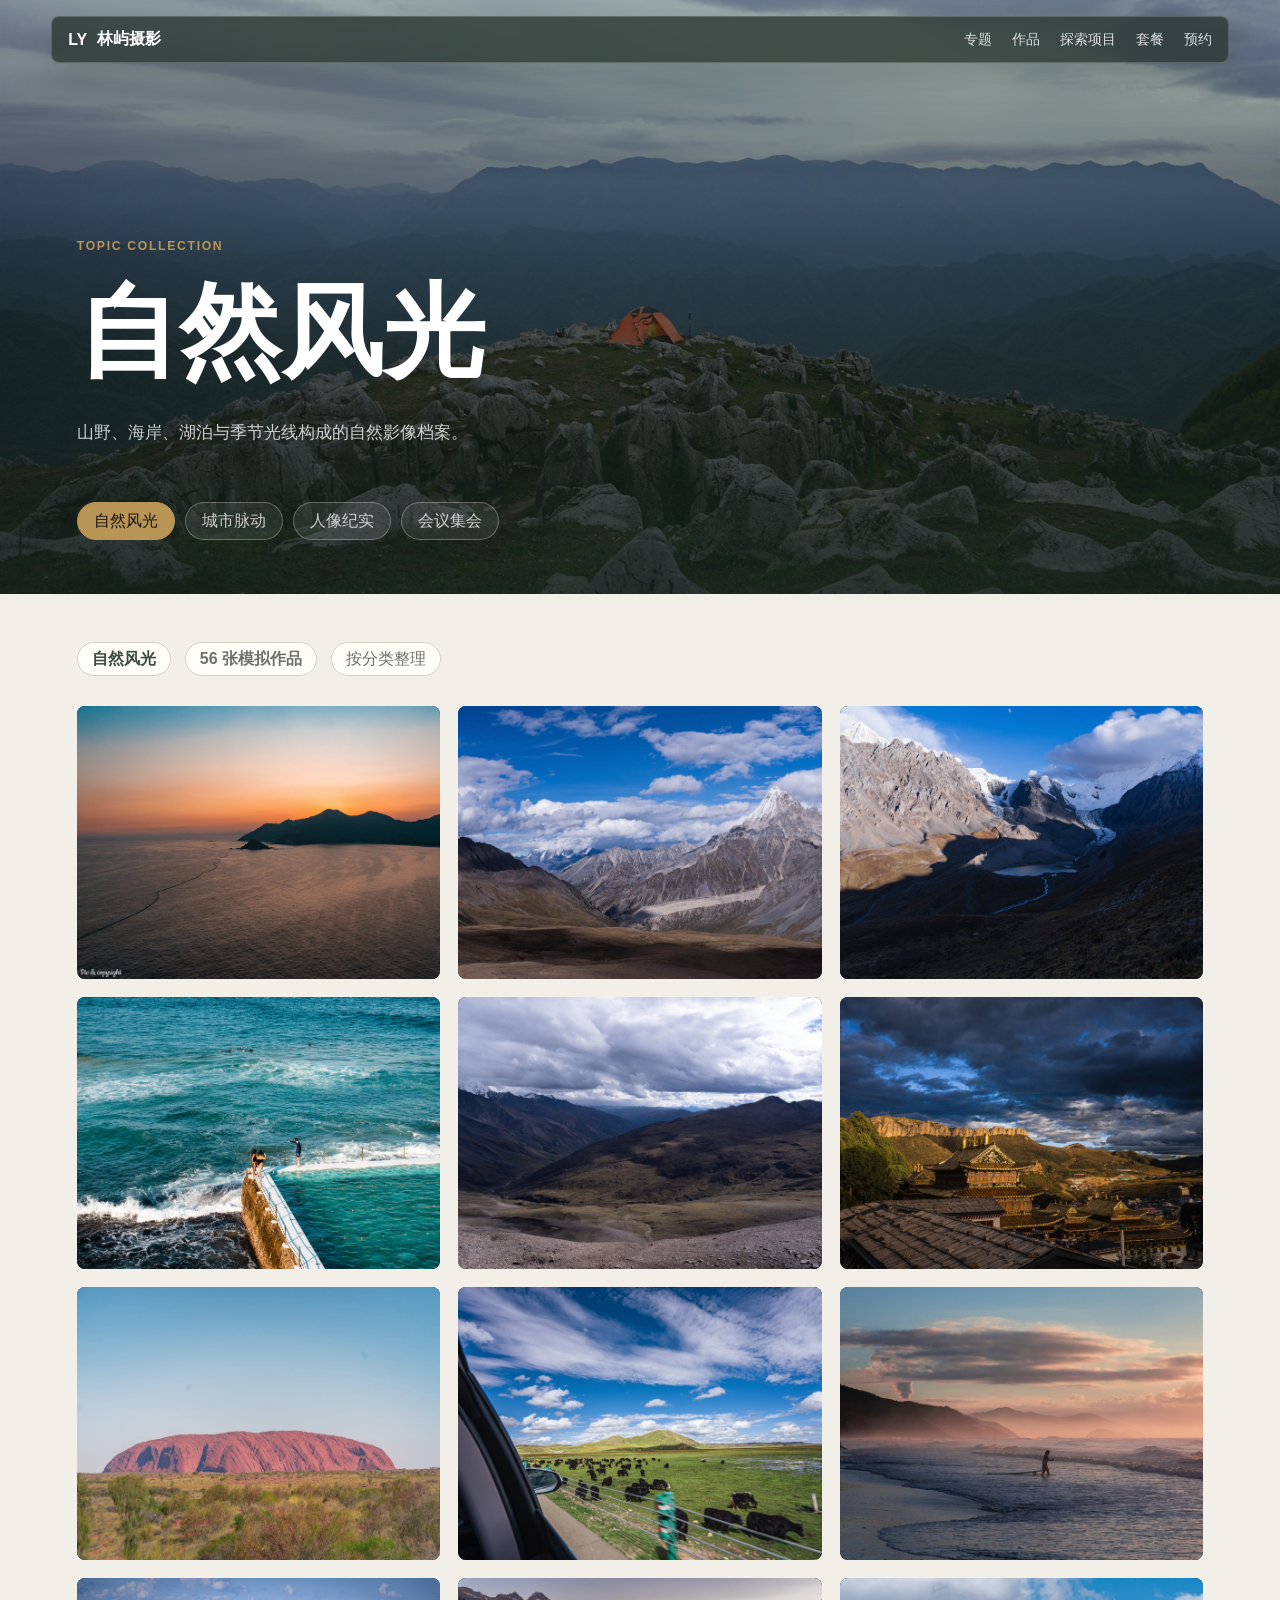
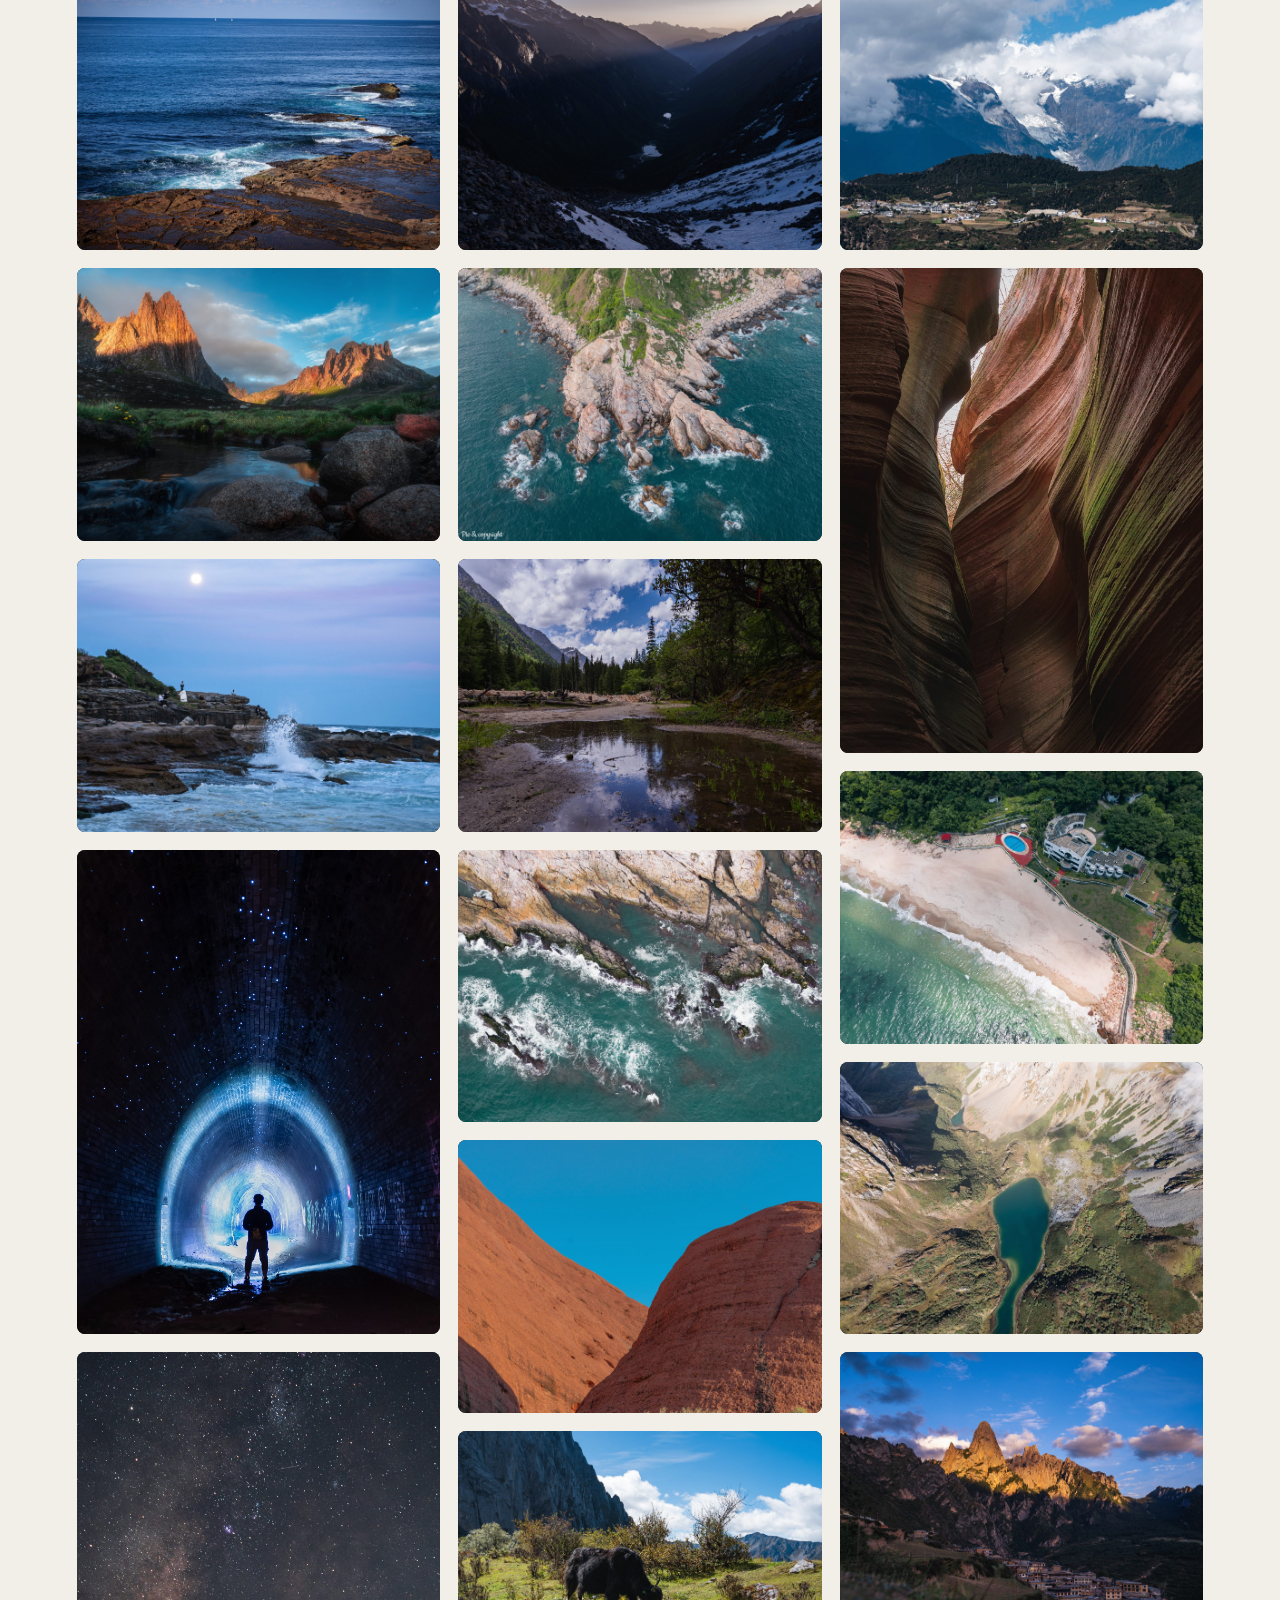
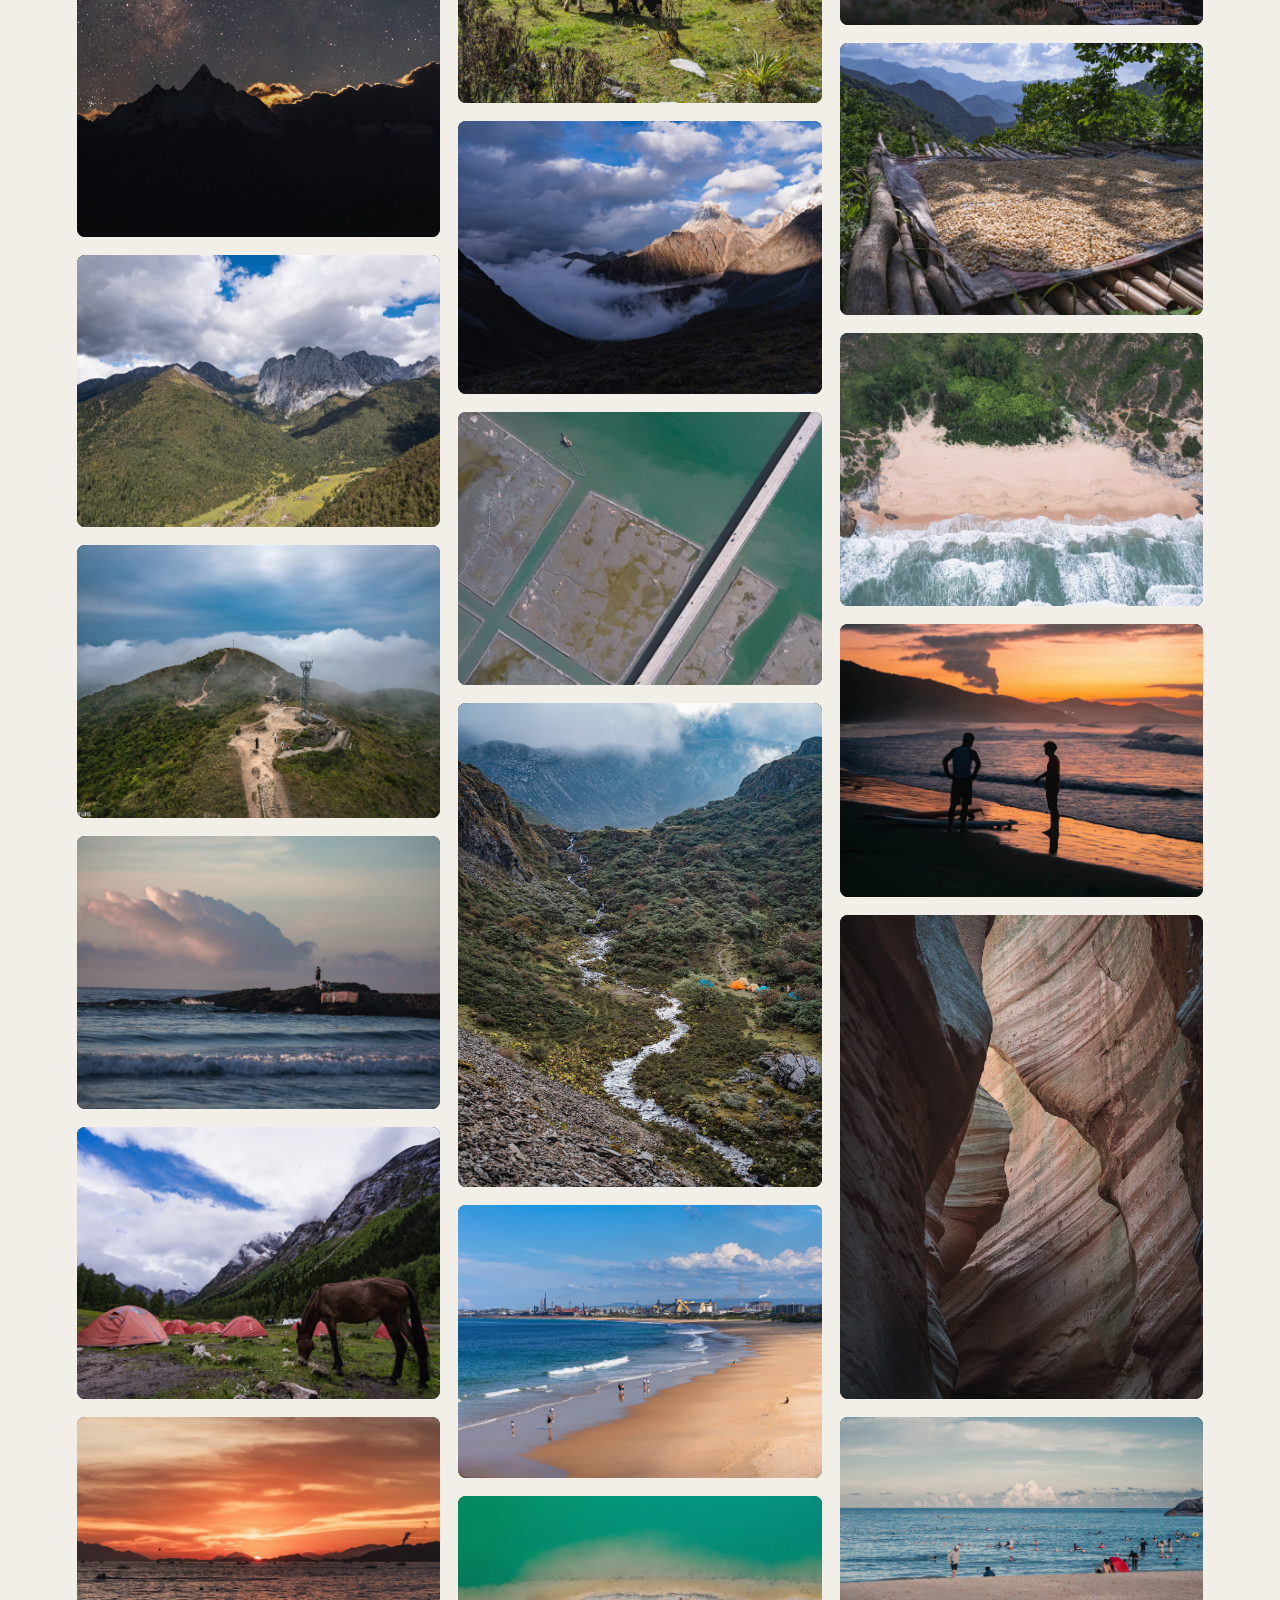
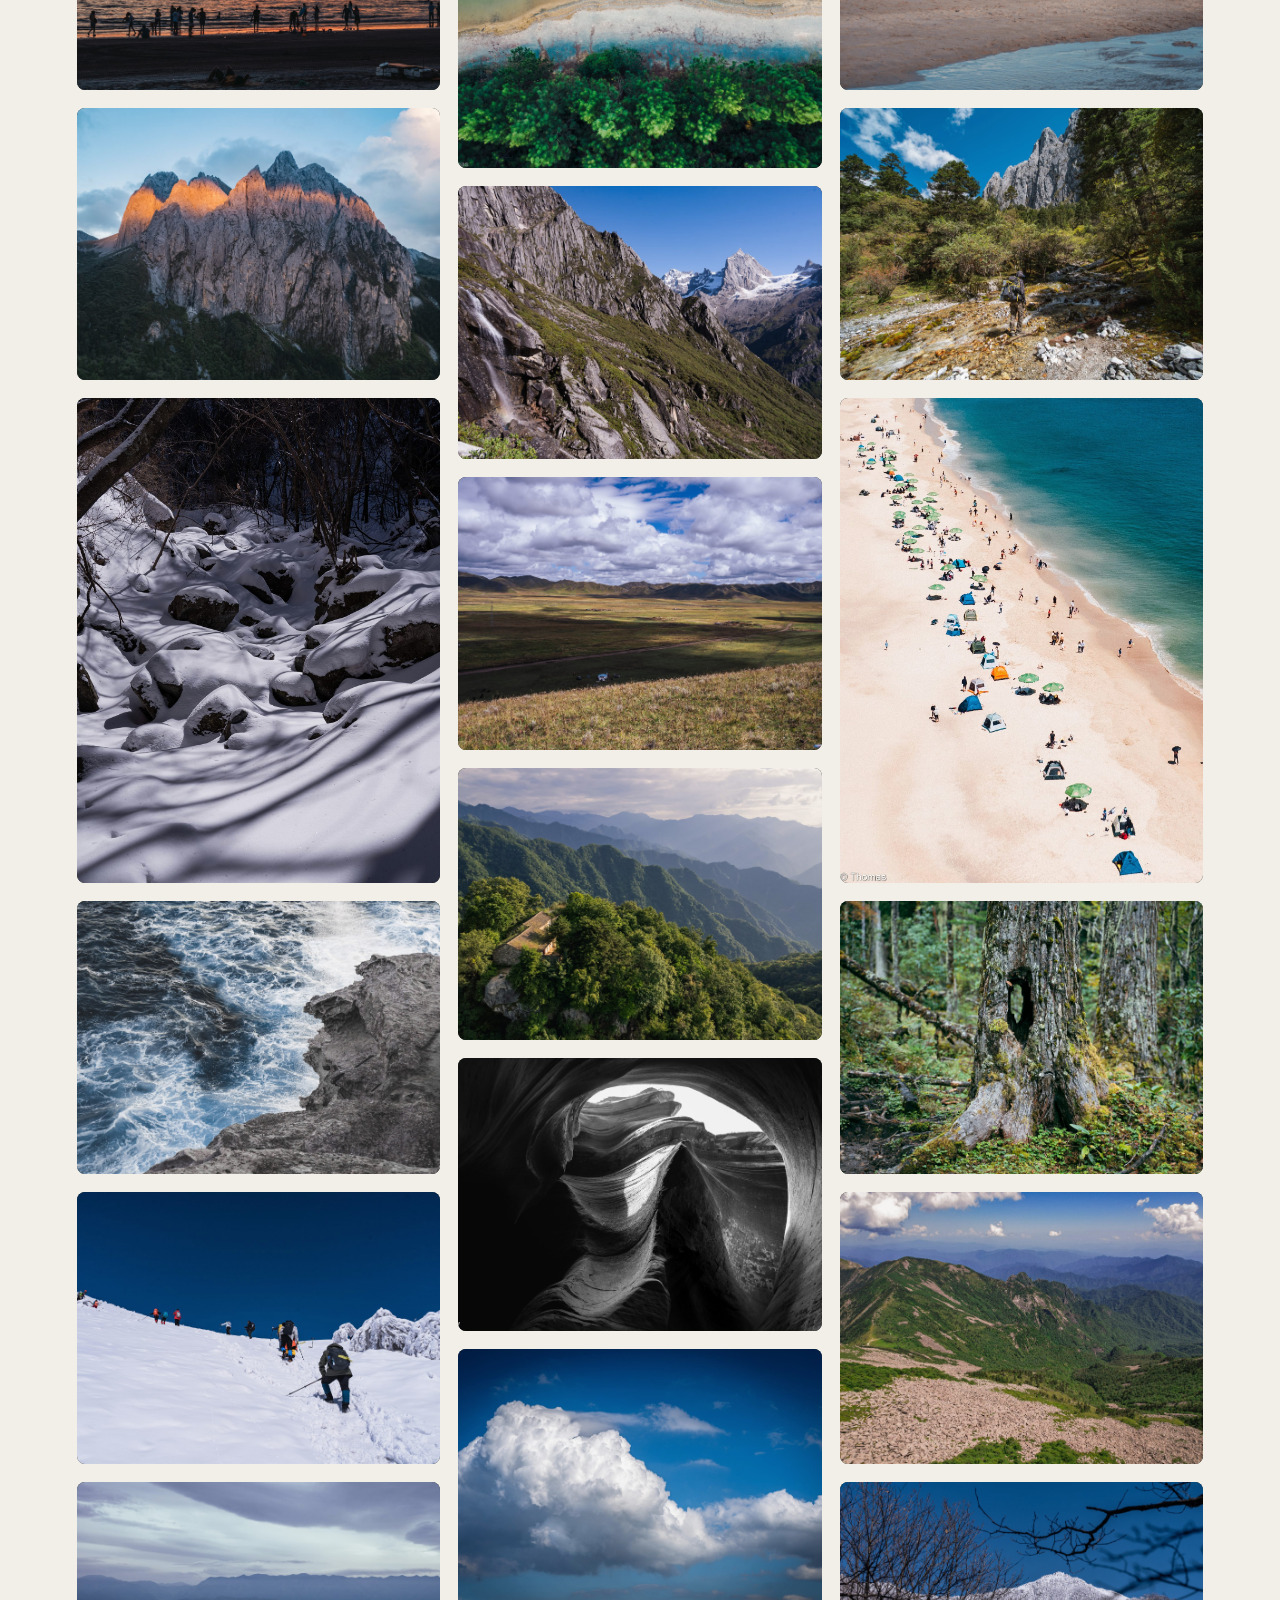
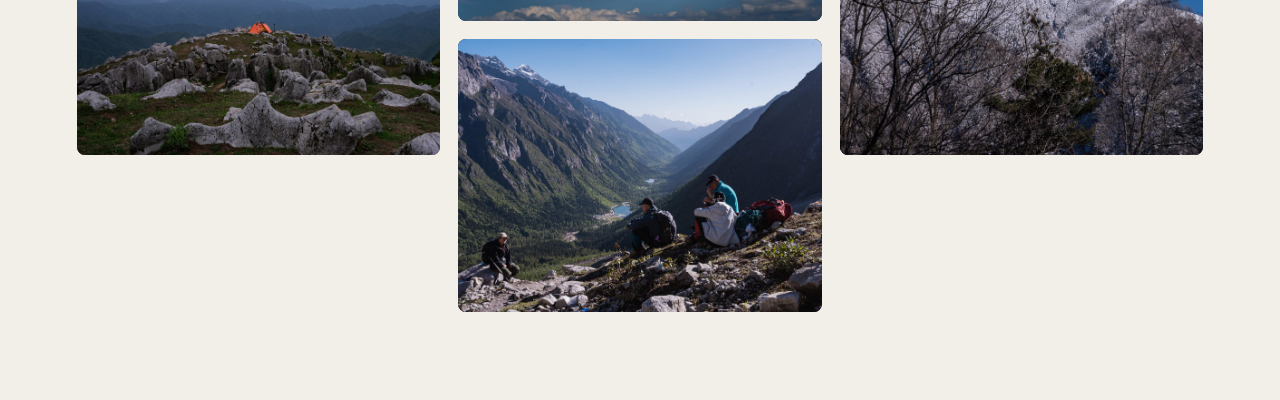
==== portfolio.html @ 98b45def "Prepare photography portfolio site" ====
<!DOCTYPE html>
<html lang="zh-CN">
  <head>
    <meta charset="UTF-8" />
    <meta name="viewport" content="width=device-width, initial-scale=1.0" />
    <title>作品浏览 | 林屿摄影</title>
    <link rel="stylesheet" href="styles.css" />
  </head>
  <body class="portfolio-page">
    <header class="site-header">
      <a class="brand" href="index.html#top" aria-label="返回首页">
        <span>LY</span>
        <strong>林屿摄影</strong>
      </a>
      <nav class="nav-links" aria-label="页面导航">
        <a href="index.html#collections">专题</a>
        <a href="index.html#work">作品</a>
        <a href="index.html#map">探索项目</a>
        <a href="index.html#pricing">套餐</a>
        <a href="index.html#contact">预约</a>
      </nav>
    </header>

    <main>
      <section class="portfolio-hero" id="portfolioHero">
        <p class="eyebrow" id="portfolioEyebrow">Portfolio</p>
        <h1 id="portfolioTitle">作品浏览</h1>
        <p id="portfolioIntro">
          以专题或项目进入作品，像翻阅一组视觉档案一样查看完整照片。
        </p>
        <div class="topic-tabs" id="topicTabs" aria-label="作品专题"></div>
      </section>

      <section class="portfolio-body" aria-label="作品图片">
        <div class="portfolio-summary" id="portfolioSummary"></div>
        <div class="masonry-gallery" id="portfolioGallery"></div>
      </section>
    </main>

    <dialog class="portfolio-lightbox" id="portfolioLightbox">
      <div class="lightbox-tools" aria-label="查看工具">
        <button class="icon-button lightbox-fullscreen" id="portfolioFullscreen" type="button" aria-label="全屏观看" title="全屏观看">⛶</button>
        <button class="icon-button lightbox-zoom" id="portfolioZoom" type="button" aria-label="局部放大" title="局部放大" aria-pressed="false">＋</button>
      </div>
      <button class="icon-button close-lightbox" type="button" aria-label="关闭预览">×</button>
      <div class="portfolio-image-stage" id="portfolioImageStage">
        <img id="portfolioLightboxImage" alt="" />
      </div>
      <figcaption>
        <div>
          <strong id="portfolioLightboxTitle"></strong>
          <small id="portfolioLightboxCounter"></small>
        </div>
        <span id="portfolioLightboxMeta"></span>
        <div class="rating-panel" aria-label="照片评分">
          <div class="rating-copy">
            <span>评分</span>
            <strong id="portfolioRatingAverage">--</strong>
            <small id="portfolioRatingSummary">等待评价</small>
          </div>
          <div class="star-rating" id="portfolioRating" role="radiogroup" aria-label="五星评分">
            <button type="button" data-rating="1" aria-label="1 星">★</button>
            <button type="button" data-rating="2" aria-label="2 星">★</button>
            <button type="button" data-rating="3" aria-label="3 星">★</button>
            <button type="button" data-rating="4" aria-label="4 星">★</button>
            <button type="button" data-rating="5" aria-label="5 星">★</button>
          </div>
        </div>
      </figcaption>
    </dialog>

    <script src="photo-data.js"></script>
    <script src="portfolio-page.js"></script>
  </body>
</html>
---- styles.css ----
:root {
  color-scheme: light;
  --ink: #151515;
  --charcoal: #202322;
  --muted: #6e706c;
  --paper: #f4f1ea;
  --surface: #fffdf8;
  --line: #d8d2c6;
  --sage: #627265;
  --sage-dark: #3b4b41;
  --brass: #b89455;
  --plum: #5d4352;
  --stone: #8a8b84;
  --shadow: 0 24px 70px rgba(21, 21, 21, 0.18);
}

* {
  box-sizing: border-box;
}

html {
  scroll-behavior: smooth;
}

body {
  margin: 0;
  background: var(--paper);
  color: var(--ink);
  font-family: "Inter", "PingFang SC", "Microsoft YaHei", Arial, sans-serif;
}

body::selection {
  background: var(--brass);
  color: #111;
}

img {
  display: block;
  max-width: 100%;
}

a {
  color: inherit;
  text-decoration: none;
}

button,
input,
textarea {
  font: inherit;
}

.site-header {
  position: fixed;
  top: 16px;
  left: clamp(16px, 4vw, 56px);
  right: clamp(16px, 4vw, 56px);
  z-index: 30;
  display: flex;
  align-items: center;
  justify-content: space-between;
  gap: 24px;
  padding: 12px 16px;
  border: 1px solid rgba(255, 255, 255, 0.18);
  border-radius: 8px;
  color: #fff;
  background: rgba(41, 54, 48, 0.78);
  box-shadow: 0 18px 44px rgba(18, 26, 22, 0.22);
  -webkit-backdrop-filter: blur(18px);
  backdrop-filter: blur(18px);
}

.brand,
.nav-links,
.hero-actions,
.contact-actions,
.filter-bar,
.city-tags {
  display: flex;
  align-items: center;
}

.brand {
  gap: 10px;
  font-weight: 800;
}

.brand-mark {
  display: grid;
  width: 38px;
  height: 38px;
  place-items: center;
  border: 1px solid rgba(255, 255, 255, 0.72);
  font-size: 0.78rem;
}

.nav-links {
  gap: 20px;
  font-size: 0.9rem;
}

.nav-links a {
  opacity: 0.82;
  transition: opacity 220ms ease, color 220ms ease;
}

.nav-links a:hover,
.nav-links a.active {
  opacity: 1;
  color: #f1d295;
}

.hero-collage {
  position: relative;
  min-height: 92vh;
  overflow: hidden;
  display: grid;
  grid-template-columns: minmax(0, 1.18fr) minmax(320px, 0.82fr);
  gap: clamp(28px, 5vw, 64px);
  align-items: center;
  padding: 118px clamp(20px, 5vw, 64px) 42px;
  background: #53635b;
  color: #fff;
}

.hero-collage::after {
  content: "";
  position: absolute;
  inset: 0;
  background:
    linear-gradient(90deg, rgba(83, 99, 91, 0.08), rgba(45, 58, 52, 0.62)),
    linear-gradient(0deg, rgba(37, 49, 44, 0.62), rgba(83, 99, 91, 0) 42%);
  pointer-events: none;
}

.collage {
  position: relative;
  z-index: 1;
  display: grid;
  grid-template-columns: repeat(2, minmax(0, 1fr));
  grid-template-rows: repeat(3, clamp(172px, 21vh, 236px));
  gap: 18px;
  height: auto;
  min-height: 0;
}

.collage-image {
  position: static;
  width: 100%;
  height: 100%;
  border-radius: 8px;
  object-fit: cover;
  box-shadow: 0 14px 30px rgba(25, 35, 31, 0.22);
  backface-visibility: hidden;
  transform: translateZ(0);
  transition: opacity 320ms ease;
  will-change: opacity;
}

.collage-image:hover {
  opacity: 0.94;
}

.collage-image.is-swapping {
  opacity: 0;
}

.collage-a {
  grid-row: auto;
}

.collage-b {
  grid-row: auto;
}

.collage-c {
  grid-row: auto;
}

.collage-d {
  grid-row: auto;
}

.collage-e {
  grid-column: auto;
  grid-row: auto;
}

.collage-f {
  grid-column: auto;
  grid-row: auto;
}

.hero-copy {
  position: relative;
  z-index: 2;
  max-width: 600px;
}

.eyebrow {
  margin: 0 0 14px;
  color: var(--brass);
  font-size: 0.76rem;
  font-weight: 850;
  letter-spacing: 0.14em;
  text-transform: uppercase;
}

h1,
h2,
h3,
p {
  margin-top: 0;
}

h1 {
  margin-bottom: 20px;
  font-size: clamp(3.6rem, 8vw, 7.4rem);
  line-height: 0.92;
}

h2 {
  margin-bottom: 18px;
  font-size: clamp(2.1rem, 4vw, 4.4rem);
  line-height: 1;
}

h3 {
  font-size: 1.35rem;
}

.hero-copy p:not(.eyebrow),
.section-lead,
.about-copy p,
.map-copy p,
.contact-section p,
.price-card p {
  color: var(--muted);
  line-height: 1.85;
}

.hero-copy p:not(.eyebrow) {
  color: rgba(255, 255, 255, 0.74);
  font-size: 1.05rem;
}

.hero-actions,
.contact-actions {
  gap: 12px;
  flex-wrap: wrap;
  margin-top: 30px;
}

.button {
  display: inline-flex;
  min-height: 46px;
  align-items: center;
  justify-content: center;
  border: 1px solid transparent;
  border-radius: 6px;
  padding: 0 18px;
  font-weight: 850;
  transition: transform 180ms ease, background 180ms ease, border-color 180ms ease;
}

.button:hover {
  transform: translateY(-2px);
}

.button.primary {
  background: var(--brass);
  color: #17140f;
}

.button.ghost {
  border-color: rgba(255, 255, 255, 0.58);
  color: #fff;
}

.button.secondary {
  border-color: var(--sage);
  color: var(--sage-dark);
}

.stats-strip {
  display: grid;
  grid-template-columns: repeat(3, minmax(0, 1fr));
  gap: 1px;
  background: var(--line);
  border-bottom: 1px solid var(--line);
}

.stats-strip > div {
  min-height: 126px;
  padding: 28px clamp(20px, 5vw, 64px);
  background: var(--surface);
}

.metric {
  display: block;
  margin-bottom: 8px;
  color: var(--sage-dark);
  font-family: Georgia, "Times New Roman", serif;
  font-size: 2.45rem;
  font-variant-numeric: tabular-nums;
  transition: color 240ms ease, opacity 240ms ease;
}

.metric-label {
  color: var(--muted);
  font-size: 0.92rem;
}

.section,
.about-section,
.map-section,
.pricing-section,
.contact-section {
  padding: 92px clamp(20px, 6vw, 78px);
}

.section-heading {
  display: flex;
  align-items: end;
  justify-content: space-between;
  gap: 28px;
  margin-bottom: 30px;
}

.section-lead {
  max-width: 500px;
  margin-bottom: 0;
}

.collection-grid {
  display: grid;
  grid-template-columns: repeat(4, minmax(0, 1fr));
  grid-auto-rows: 260px;
  gap: 14px;
}

.collection-tile {
  position: relative;
  overflow: hidden;
  border: 0;
  border-radius: 8px;
  padding: 0;
  background: #222;
  color: #fff;
  cursor: pointer;
}

.collection-tile.large {
  grid-column: span 2;
  grid-row: span 2;
}

.collection-tile img {
  width: 100%;
  height: 100%;
  object-fit: cover;
  filter: saturate(0.82);
  transition: transform 520ms ease, filter 520ms ease;
}

.collection-tile::after {
  content: "";
  position: absolute;
  inset: 0;
  background: linear-gradient(to top, rgba(0, 0, 0, 0.72), rgba(0, 0, 0, 0.04) 62%);
}

.collection-tile:hover img {
  transform: scale(1.045);
  filter: saturate(1);
}

.collection-tile span {
  position: absolute;
  inset: auto 18px 18px;
  z-index: 1;
  display: grid;
  gap: 6px;
  text-align: left;
}

.collection-tile small {
  color: rgba(255, 255, 255, 0.62);
}

.collection-tile strong {
  font-size: 1.18rem;
}

.collection-tile em {
  color: rgba(255, 255, 255, 0.72);
  font-style: normal;
  line-height: 1.55;
}

.work-section {
  background: #ece8de;
}

.work-controls {
  display: block;
  margin-bottom: 30px;
}

.filter-bar {
  gap: 8px;
  flex-wrap: wrap;
}

.filter-button {
  min-height: 38px;
  padding: 0 14px;
  border: 1px solid var(--line);
  border-radius: 999px;
  background: var(--surface);
  color: var(--muted);
  cursor: pointer;
}

.filter-button.active,
.filter-button:hover {
  border-color: var(--sage);
  background: var(--sage);
  color: #fff;
}

.gallery {
  display: grid;
  grid-template-columns: repeat(3, minmax(0, 1fr));
  gap: 18px;
}

.photo-card {
  position: relative;
  width: 100%;
  overflow: hidden;
  display: block;
  border: 0;
  border-radius: 8px;
  padding: 0;
  background: #222;
  color: #fff;
  cursor: pointer;
  text-align: left;
}

.photo-card img {
  width: 100%;
  height: 100%;
  min-height: 440px;
  object-fit: cover;
  transition: transform 520ms ease;
}

.photo-card::after {
  content: "";
  position: absolute;
  inset: 0;
  background: linear-gradient(to top, rgba(0, 0, 0, 0.7), rgba(0, 0, 0, 0) 54%);
}

.photo-card:hover img,
.photo-card:focus-visible img {
  transform: scale(1.045);
}

.photo-info {
  position: absolute;
  inset: auto 18px 18px;
  z-index: 1;
}

.photo-info small {
  display: block;
  margin-bottom: 10px;
  color: rgba(255, 255, 255, 0.68);
  font-size: 0.76rem;
  font-weight: 800;
  letter-spacing: 0.08em;
  text-transform: uppercase;
}

.photo-info strong {
  display: block;
  margin-bottom: 10px;
  font-size: 1.35rem;
}

.photo-info span {
  color: rgba(255, 255, 255, 0.76);
  font-size: 0.83rem;
}

.photo-info em {
  display: block;
  color: rgba(255, 255, 255, 0.78);
  font-style: normal;
  line-height: 1.65;
}

.about-section {
  display: grid;
  grid-template-columns: 0.82fr 1fr;
  gap: clamp(28px, 6vw, 76px);
  align-items: center;
  background: var(--surface);
}

.about-image-wrap img {
  width: 100%;
  aspect-ratio: 4 / 5;
  border-radius: 8px;
  object-fit: cover;
  filter: saturate(0.86);
}

.service-list {
  display: grid;
  gap: 18px;
  margin: 30px 0 0;
}

.service-list div {
  border-top: 1px solid var(--line);
  padding-top: 18px;
}

.service-list dt {
  margin-bottom: 8px;
  color: var(--sage-dark);
  font-weight: 850;
}

.service-list dd {
  margin: 0;
  color: var(--muted);
  line-height: 1.7;
}

.map-section {
  display: grid;
  grid-template-columns: 0.92fr 0.74fr 1fr;
  gap: 22px;
  align-items: stretch;
  background: #53635b;
  color: #fff;
}

.map-copy p {
  color: rgba(255, 255, 255, 0.7);
}

.city-tags {
  gap: 8px;
  flex-wrap: wrap;
  margin-top: 24px;
}

.city-tags span {
  border: 1px solid rgba(255, 255, 255, 0.24);
  border-radius: 999px;
  padding: 8px 12px;
  color: rgba(255, 255, 255, 0.82);
  font-size: 0.88rem;
}

.project-form,
.project-card,
.price-card {
  border: 1px solid rgba(255, 255, 255, 0.18);
  border-radius: 8px;
  background: rgba(255, 255, 255, 0.08);
}

.project-form {
  display: grid;
  gap: 14px;
  padding: 20px;
}

.project-form label {
  display: grid;
  gap: 8px;
  color: rgba(255, 255, 255, 0.72);
  font-size: 0.88rem;
}

.project-form input,
.project-form textarea {
  width: 100%;
  border: 1px solid rgba(255, 255, 255, 0.22);
  border-radius: 6px;
  padding: 11px 12px;
  background: rgba(29, 42, 36, 0.28);
  color: #fff;
  outline: none;
}

.project-form textarea {
  resize: vertical;
}

.project-form input:focus,
.project-form textarea:focus {
  border-color: var(--brass);
}

.project-interface-status {
  display: grid;
  gap: 4px;
  margin: 0;
  border: 1px solid rgba(255, 255, 255, 0.18);
  border-radius: 6px;
  padding: 12px;
  background: rgba(29, 42, 36, 0.22);
  color: rgba(255, 255, 255, 0.76);
  line-height: 1.55;
}

.project-interface-status strong {
  color: var(--brass);
  font-size: 0.76rem;
  letter-spacing: 0.12em;
  text-transform: uppercase;
}

.project-interface-status span {
  color: #fff;
  font-weight: 760;
}

.project-interface-status em {
  color: rgba(255, 255, 255, 0.64);
  font-style: normal;
}

.project-board {
  display: grid;
  gap: 14px;
}

.project-card {
  position: relative;
  overflow: hidden;
  min-height: 150px;
  padding: 18px;
}

.project-card::before {
  content: "";
  position: absolute;
  inset: 0;
  background:
    linear-gradient(90deg, rgba(255, 255, 255, 0.13) 1px, transparent 1px),
    linear-gradient(rgba(255, 255, 255, 0.1) 1px, transparent 1px);
  background-size: 36px 36px;
  opacity: 0.4;
}

.project-card > * {
  position: relative;
}

.project-card span {
  color: var(--brass);
  font-size: 0.8rem;
  font-weight: 850;
  letter-spacing: 0.12em;
  text-transform: uppercase;
}

.project-card h3 {
  margin: 12px 0 10px;
}

.project-card p {
  margin: 0;
  color: rgba(255, 255, 255, 0.68);
  line-height: 1.7;
}

.pricing-section {
  background: var(--paper);
}

.pricing-grid {
  display: grid;
  grid-template-columns: repeat(3, minmax(0, 1fr));
  gap: 16px;
}

.price-card {
  min-height: 292px;
  padding: 24px;
  background: var(--surface);
  border-color: var(--line);
}

.price-card.featured {
  background: #1e211f;
  color: #fff;
}

.price-card span {
  color: var(--plum);
  font-size: 0.78rem;
  font-weight: 850;
  letter-spacing: 0.12em;
  text-transform: uppercase;
}

.price-card.featured span {
  color: var(--brass);
}

.price-card strong {
  display: block;
  margin: 18px 0;
  color: var(--sage-dark);
  font-family: Georgia, "Times New Roman", serif;
  font-size: 2rem;
}

.price-card.featured strong,
.price-card.featured p {
  color: rgba(255, 255, 255, 0.76);
}

.text-link {
  display: inline-flex;
  margin-top: 14px;
  color: var(--sage-dark);
  font-weight: 850;
}

.price-card.featured .text-link {
  color: var(--brass);
}

.contact-section {
  background: #e4dfd4;
}

.contact-card {
  display: grid;
  grid-template-columns: 1.05fr 0.95fr 0.86fr;
  gap: 18px;
  align-items: stretch;
  max-width: 1180px;
  margin: 0 auto;
  border: 1px solid var(--line);
  border-radius: 8px;
  padding: 18px;
  background: rgba(255, 253, 248, 0.72);
  box-shadow: 0 18px 52px rgba(42, 47, 42, 0.08);
}

.contact-column {
  display: grid;
  align-content: start;
  gap: 14px;
  border: 1px solid var(--line);
  border-radius: 8px;
  background: rgba(255, 253, 248, 0.62);
  padding: 18px;
}

.bio-column {
  display: grid;
  grid-template-columns: 124px minmax(0, 1fr);
  align-items: start;
  gap: 16px;
}

.contact-bio-image {
  width: 100%;
  aspect-ratio: 9 / 16;
  border-radius: 8px;
  object-fit: cover;
  filter: saturate(0.86);
}

.bio-column .eyebrow {
  font-size: 0.68rem;
  margin-bottom: 10px;
}

.bio-column h2 {
  font-size: clamp(1.8rem, 2.6vw, 2.7rem);
  line-height: 1.08;
  margin-bottom: 8px;
}

.bio-column p:not(.eyebrow) {
  font-size: 0.92rem;
  line-height: 1.72;
}

.contact-column h2,
.contact-column h3 {
  margin-bottom: 8px;
}

.contact-column p:not(.eyebrow) {
  margin-bottom: 0;
}

.social-column {
  align-content: start;
  gap: 10px;
}

.social-stack {
  display: grid;
  gap: 8px;
}

.social-profile {
  display: grid;
  grid-template-columns: 40px minmax(0, 1fr);
  gap: 10px;
  align-items: center;
  border: 1px solid var(--line);
  border-radius: 8px;
  padding: 9px 10px;
  background: var(--surface);
}

.social-logo {
  display: grid;
  width: 40px;
  height: 40px;
  place-items: center;
  border-radius: 8px;
  color: #fff;
  font-size: 0.72rem;
  font-weight: 900;
}

.xhs-logo {
  background: #b34f4b;
}

.ig-logo {
  background: linear-gradient(135deg, #6a4bb3, #c05278 52%, #d9a34c);
}

.social-profile strong,
.social-profile small,
.direct-contact a {
  display: block;
}

.social-profile strong {
  margin-bottom: 2px;
  font-weight: 800;
  line-height: 1.2;
}

.social-profile small {
  color: var(--muted);
  line-height: 1.25;
}

.direct-contact {
  display: grid;
  gap: 6px;
  margin-top: 4px;
}

.direct-contact a {
  min-height: 34px;
  border: 1px solid var(--line);
  border-radius: 6px;
  padding: 7px 10px;
  color: var(--sage-dark);
  background: var(--surface);
  font-weight: 800;
  line-height: 1.2;
}

.wechat-column {
  justify-items: center;
  text-align: center;
  align-content: center;
}

.qr-placeholder {
  display: grid;
  grid-template-columns: repeat(3, 1fr);
  gap: 7px;
  width: 128px;
  height: 128px;
  padding: 14px;
  border: 1px solid var(--line);
  background: #f8f6ef;
}

.qr-placeholder span {
  background: var(--ink);
}

.qr-placeholder span:nth-child(2),
.qr-placeholder span:nth-child(5) {
  background: var(--sage);
}

.wechat-column small {
  color: var(--muted);
}

.portfolio-page {
  background: #f2efe8;
}

.portfolio-page main {
  padding-top: 0;
}

.portfolio-hero {
  position: relative;
  min-height: 66vh;
  display: grid;
  align-content: end;
  gap: 18px;
  padding: 160px clamp(22px, 6vw, 86px) 54px;
  color: #fff;
  background:
    linear-gradient(180deg, rgba(23, 35, 29, 0.28), rgba(23, 35, 29, 0.82)),
    var(--portfolio-hero-image);
  background-position: center;
  background-size: cover;
}

.portfolio-hero h1 {
  max-width: 820px;
  font-size: clamp(3.2rem, 8vw, 8rem);
  line-height: 0.92;
  letter-spacing: 0;
}

.portfolio-hero p:not(.eyebrow) {
  max-width: 680px;
  color: rgba(255, 255, 255, 0.78);
  font-size: 1.08rem;
  line-height: 1.85;
}

.topic-tabs {
  display: flex;
  flex-wrap: wrap;
  gap: 10px;
  margin-top: 18px;
}

.topic-tabs a {
  min-height: 38px;
  display: inline-flex;
  align-items: center;
  border: 1px solid rgba(255, 255, 255, 0.28);
  border-radius: 999px;
  padding: 0 16px;
  color: rgba(255, 255, 255, 0.76);
  background: rgba(255, 255, 255, 0.08);
  text-decoration: none;
  transition: background 220ms ease, color 220ms ease, border-color 220ms ease;
}

.topic-tabs a:hover,
.topic-tabs a.active {
  border-color: var(--brass);
  background: var(--brass);
  color: var(--ink);
}

.portfolio-body {
  padding: 48px clamp(22px, 6vw, 86px) 88px;
}

.portfolio-summary {
  display: flex;
  align-items: center;
  gap: 14px;
  flex-wrap: wrap;
  margin-bottom: 30px;
  color: var(--muted);
}

.portfolio-summary span,
.portfolio-summary strong,
.portfolio-summary em {
  min-height: 34px;
  display: inline-flex;
  align-items: center;
  border: 1px solid var(--line);
  border-radius: 999px;
  padding: 0 14px;
  background: var(--surface);
  font-style: normal;
}

.portfolio-summary span {
  color: var(--sage-dark);
  font-weight: 850;
}

.masonry-gallery {
  columns: 3 260px;
  column-gap: 18px;
}

.masonry-photo {
  position: relative;
  width: 100%;
  display: block;
  overflow: hidden;
  margin: 0 0 18px;
  break-inside: avoid;
  border: 0;
  border-radius: 8px;
  padding: 0;
  background: #1f2824;
  color: #fff;
  cursor: pointer;
  text-align: left;
}

.masonry-photo img {
  width: 100%;
  height: auto;
  display: block;
  aspect-ratio: 4 / 5;
  object-fit: cover;
  filter: saturate(0.96);
  transition: transform 520ms ease, filter 520ms ease;
}

.masonry-photo.wide img {
  aspect-ratio: 4 / 3;
}

.masonry-photo.tall img {
  aspect-ratio: 3 / 4;
}

.masonry-photo::after {
  content: none;
}

.masonry-photo:hover img,
.masonry-photo:focus-visible img {
  transform: scale(1.035);
  filter: saturate(1.04);
}

.masonry-photo span {
  display: none;
}

.masonry-photo strong {
  font-size: 1.04rem;
}

.masonry-photo small {
  color: rgba(255, 255, 255, 0.72);
  font-size: 0.78rem;
}

.portfolio-lightbox {
  width: min(1120px, calc(100vw - 36px));
  border: 0;
  border-radius: 8px;
  padding: 0;
  background: #101512;
  color: #fff;
  overflow: hidden;
}

.portfolio-lightbox::backdrop {
  background: rgba(12, 16, 14, 0.78);
}

.lightbox-tools {
  position: absolute;
  top: 12px;
  right: 62px;
  z-index: 3;
  display: flex;
  gap: 8px;
}

.lightbox-tools .icon-button {
  position: static;
  width: 42px;
  height: 42px;
  font-size: 1.02rem;
}

.lightbox-tools .icon-button.active {
  border-color: var(--brass);
  background: rgba(184, 148, 85, 0.88);
  color: #111;
}

.portfolio-image-stage {
  width: 100%;
  display: grid;
  place-items: center;
  overflow: hidden;
  background: #101512;
  cursor: zoom-in;
  touch-action: none;
}

.portfolio-image-stage img {
  width: 100%;
  max-height: 78vh;
  display: block;
  object-fit: contain;
  background: #101512;
  opacity: 0.72;
  transition: transform 180ms ease, opacity 220ms ease, filter 220ms ease;
  filter: saturate(0.92);
  will-change: transform;
  user-select: none;
  -webkit-user-drag: none;
}

.portfolio-image-stage img.is-loaded {
  opacity: 1;
  filter: saturate(1);
}

.portfolio-lightbox.is-zoomed .portfolio-image-stage {
  cursor: grab;
}

.portfolio-lightbox.is-zoomed .portfolio-image-stage:active {
  cursor: grabbing;
}

.portfolio-lightbox.is-fullscreen {
  width: 100vw;
  height: 100vh;
  max-width: none;
  max-height: none;
  margin: 0;
  border-radius: 0;
}

.portfolio-lightbox.is-fullscreen .portfolio-image-stage img {
  max-height: calc(100vh - 92px);
}

.portfolio-lightbox figcaption {
  display: grid;
  grid-template-columns: minmax(160px, 0.75fr) minmax(240px, 1.4fr) auto;
  align-items: center;
  gap: 18px;
  padding: 16px 18px 18px;
  color: rgba(255, 255, 255, 0.76);
}

.portfolio-lightbox figcaption strong,
.portfolio-lightbox figcaption small {
  display: block;
}

.portfolio-lightbox figcaption small {
  margin-top: 4px;
  color: rgba(255, 255, 255, 0.52);
}

.portfolio-lightbox figcaption > span {
  line-height: 1.55;
}

.rating-panel {
  display: grid;
  justify-items: end;
  gap: 8px;
  color: rgba(255, 255, 255, 0.56);
  font-size: 0.78rem;
  min-width: 168px;
  text-align: right;
}

.rating-copy {
  display: grid;
  justify-items: end;
  gap: 2px;
}

.rating-copy span {
  color: rgba(255, 255, 255, 0.54);
  font-size: 0.74rem;
  letter-spacing: 0.12em;
  text-transform: uppercase;
}

.rating-copy strong {
  color: #fff;
  font-family: Georgia, "Times New Roman", serif;
  font-size: 1.42rem;
  line-height: 1;
}

.rating-copy small {
  color: rgba(255, 255, 255, 0.5);
  font-size: 0.74rem;
}

.star-rating {
  display: inline-flex;
  gap: 4px;
  padding: 4px;
  border: 1px solid rgba(255, 255, 255, 0.1);
  border-radius: 999px;
  background: rgba(255, 255, 255, 0.045);
}

.star-rating button {
  width: 28px;
  height: 28px;
  border: 0;
  border-radius: 50%;
  background: transparent;
  color: rgba(255, 255, 255, 0.28);
  cursor: pointer;
  font-size: 1.08rem;
  line-height: 1;
  text-shadow: 0 0 0 rgba(184, 148, 85, 0);
  transition: color 180ms ease, transform 180ms ease, text-shadow 220ms ease, background 220ms ease;
}

.star-rating button:hover,
.star-rating button:focus-visible,
.star-rating button.active {
  color: var(--brass);
  text-shadow: 0 0 18px rgba(184, 148, 85, 0.44);
}

.star-rating button:hover {
  background: rgba(184, 148, 85, 0.12);
  transform: translateY(-2px) scale(1.04);
}

.star-rating button.just-rated {
  animation: starSettle 520ms cubic-bezier(0.2, 0.8, 0.2, 1) both;
}

.rating-panel.rating-just-changed .rating-copy strong {
  animation: scorePulse 520ms ease both;
}

@keyframes starSettle {
  0% {
    transform: translateY(0) scale(0.82);
  }

  45% {
    transform: translateY(-4px) scale(1.22);
  }

  100% {
    transform: translateY(0) scale(1);
  }
}

@keyframes scorePulse {
  0% {
    transform: translateY(0);
    color: #fff;
  }

  45% {
    transform: translateY(-2px);
    color: var(--brass);
  }

  100% {
    transform: translateY(0);
    color: #fff;
  }
}

.site-footer {
  display: flex;
  justify-content: space-between;
  gap: 18px;
  padding: 26px clamp(20px, 6vw, 78px);
  color: var(--muted);
  font-size: 0.88rem;
}

.lightbox {
  width: min(1160px, calc(100% - 32px));
  border: 0;
  border-radius: 8px;
  padding: 0;
  background: #111;
  color: #fff;
  box-shadow: var(--shadow);
}

.lightbox::backdrop {
  background: rgba(0, 0, 0, 0.82);
}

.lightbox figure {
  margin: 0;
}

.lightbox img {
  width: 100%;
  max-height: 76vh;
  object-fit: contain;
  background: #111;
}

.lightbox figcaption {
  display: grid;
  grid-template-columns: 0.7fr 1fr;
  gap: 18px;
  padding: 18px;
}

.lightbox strong,
.lightbox small {
  display: block;
}

.lightbox small,
.lightbox em {
  color: rgba(255, 255, 255, 0.64);
  font-style: normal;
  line-height: 1.7;
}

.icon-button {
  position: absolute;
  z-index: 2;
  display: grid;
  width: 42px;
  height: 42px;
  place-items: center;
  border: 1px solid rgba(255, 255, 255, 0.32);
  border-radius: 50%;
  background: rgba(0, 0, 0, 0.42);
  color: #fff;
  cursor: pointer;
}

.close-lightbox {
  top: 12px;
  right: 12px;
  font-size: 1.35rem;
}

.lightbox-prev,
.lightbox-next {
  top: 48%;
  font-size: 2rem;
}

.lightbox-prev {
  left: 12px;
}

.lightbox-next {
  right: 12px;
}

.reveal {
  opacity: 0;
  transform: translateY(22px);
  transition: opacity 640ms ease, transform 640ms ease;
}

.reveal.visible {
  opacity: 1;
  transform: translateY(0);
}

.js-motion .section-fade {
  opacity: 1;
  transform: none;
}

.section-focus-fade {
  animation: sectionFocusFade 520ms ease both;
}

main > section,
.stats-strip {
  scroll-margin-top: 104px;
}

@keyframes sectionFocusFade {
  0% {
    opacity: 0.96;
    transform: translateY(8px);
    filter: none;
  }

  100% {
    opacity: 1;
    transform: translateY(0);
    filter: none;
  }
}

@media (max-width: 1080px) {
  .hero-collage,
  .about-section,
  .map-section {
    grid-template-columns: 1fr;
  }

  .contact-card {
    grid-template-columns: 1fr;
  }

  .collage {
    grid-template-rows: repeat(3, clamp(150px, 22vw, 220px));
  }

  .work-controls,
  .gallery {
    grid-template-columns: repeat(2, minmax(0, 1fr));
  }

  .collection-grid {
    grid-template-columns: repeat(2, minmax(0, 1fr));
  }

  .pricing-grid {
    grid-template-columns: 1fr;
  }

  .bio-column {
    grid-template-columns: 108px minmax(0, 1fr);
  }

  .portfolio-hero {
    min-height: 58vh;
  }

  .masonry-gallery {
    columns: 2 240px;
  }
}

@media (max-width: 720px) {
  .site-header {
    align-items: flex-start;
    top: 10px;
    left: 12px;
    right: 12px;
    padding: 10px 12px;
  }

  .nav-links {
    max-width: 210px;
    justify-content: flex-end;
    flex-wrap: wrap;
    gap: 10px 14px;
    font-size: 0.82rem;
  }

  .hero-collage {
    min-height: auto;
    padding: 128px 20px 54px;
  }

  .collage {
    grid-template-rows: repeat(3, 136px);
    gap: 10px;
    height: auto;
    min-height: 0;
    order: 2;
  }

  .hero-copy {
    order: 1;
  }

  .stats-strip,
  .collection-grid {
    grid-template-columns: 1fr;
  }

  .collection-grid {
    grid-auto-rows: 310px;
  }

  .collection-tile.large {
    grid-column: auto;
    grid-row: auto;
  }

  .section,
  .about-section,
  .map-section,
  .pricing-section,
  .contact-section {
    padding: 64px 20px;
  }

  .section-heading {
    display: block;
  }

  .work-controls,
  .gallery {
    grid-template-columns: 1fr;
  }

  .photo-card img {
    min-height: 380px;
  }

  .bio-column {
    grid-template-columns: 1fr;
  }

  .contact-bio-image {
    max-width: 140px;
  }

  .portfolio-hero {
    min-height: 62vh;
    padding: 132px 20px 42px;
  }

  .portfolio-hero h1 {
    font-size: clamp(2.7rem, 14vw, 4.6rem);
  }

  .portfolio-body {
    padding: 34px 20px 64px;
  }

  .masonry-gallery {
    columns: 1;
  }

  .lightbox figcaption,
  .portfolio-lightbox figcaption,
  .site-footer {
    grid-template-columns: 1fr;
    flex-direction: column;
  }

  .rating-panel {
    justify-items: start;
  }
}

@media (prefers-reduced-motion: reduce) {
  *,
  *::before,
  *::after {
    scroll-behavior: auto !important;
    transition: none !important;
    animation: none !important;
  }

  .js-motion .section-fade {
    opacity: 1;
    transform: none;
  }
}
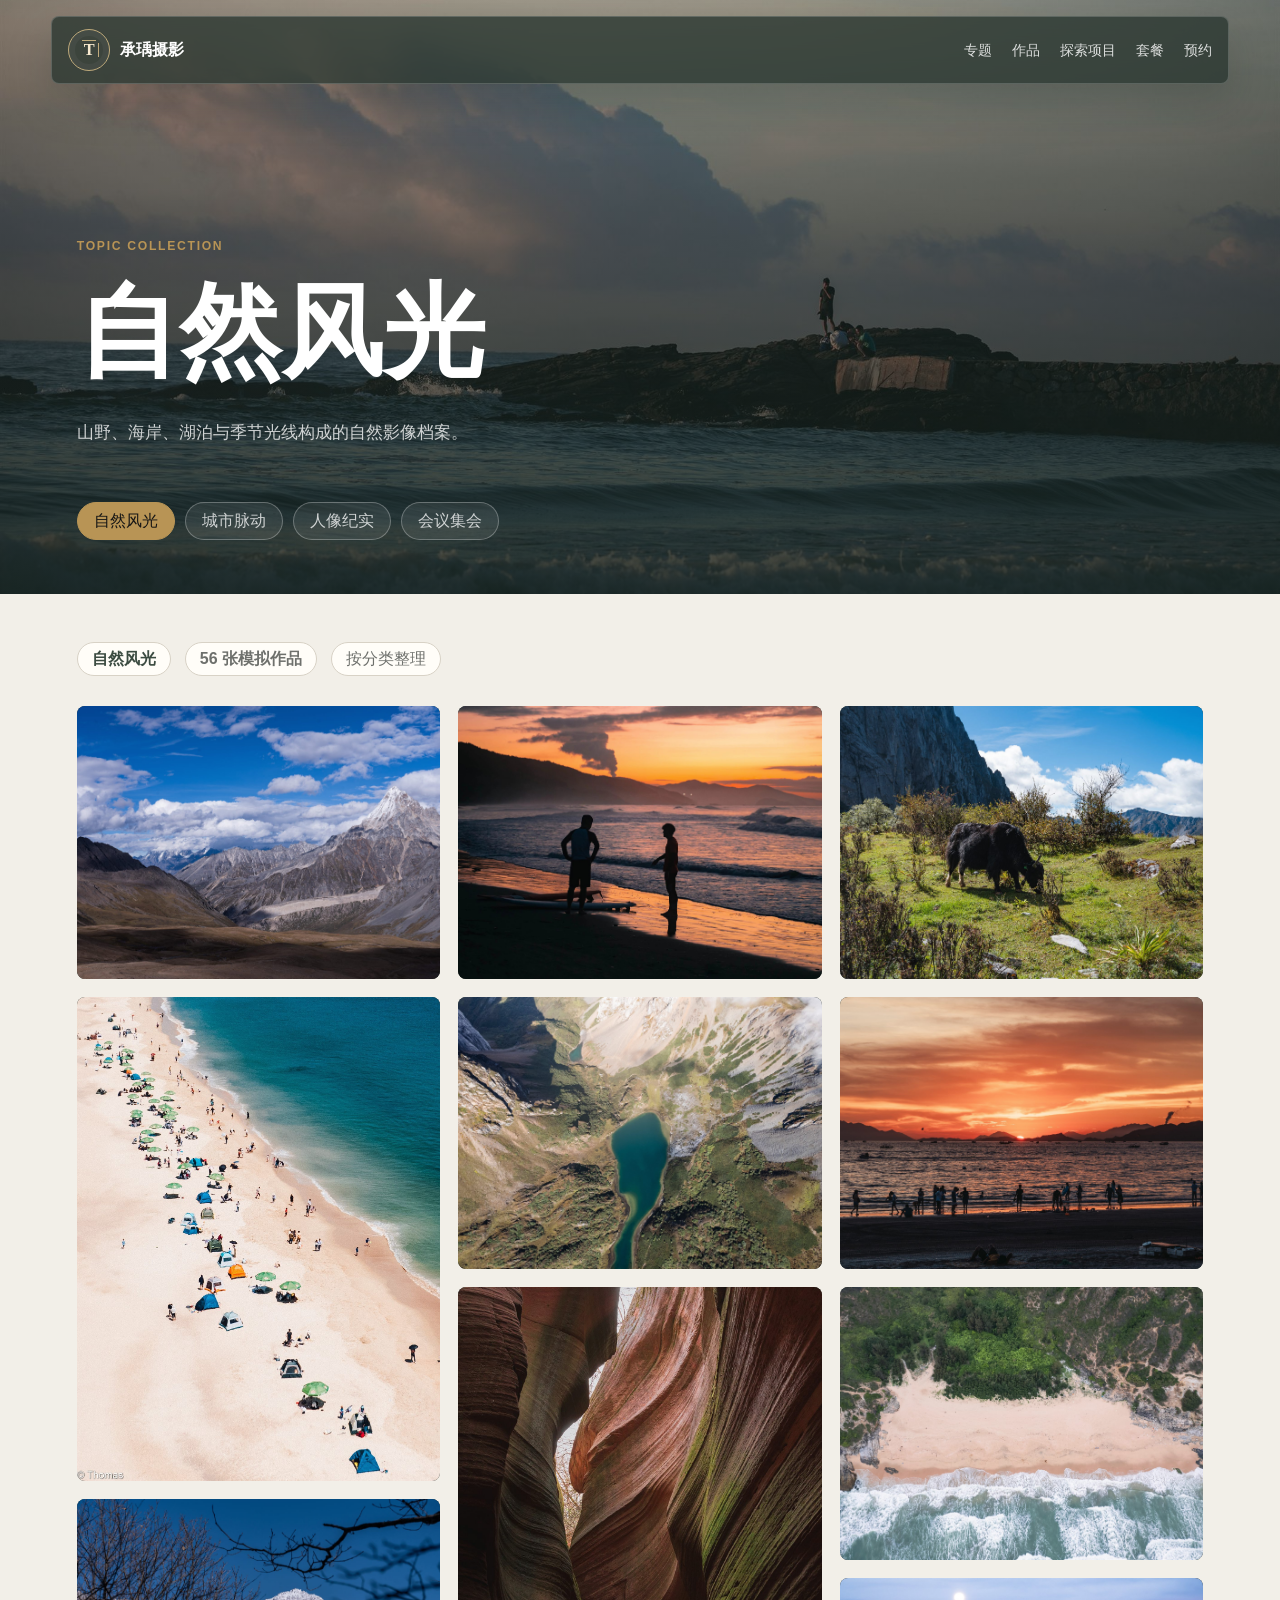
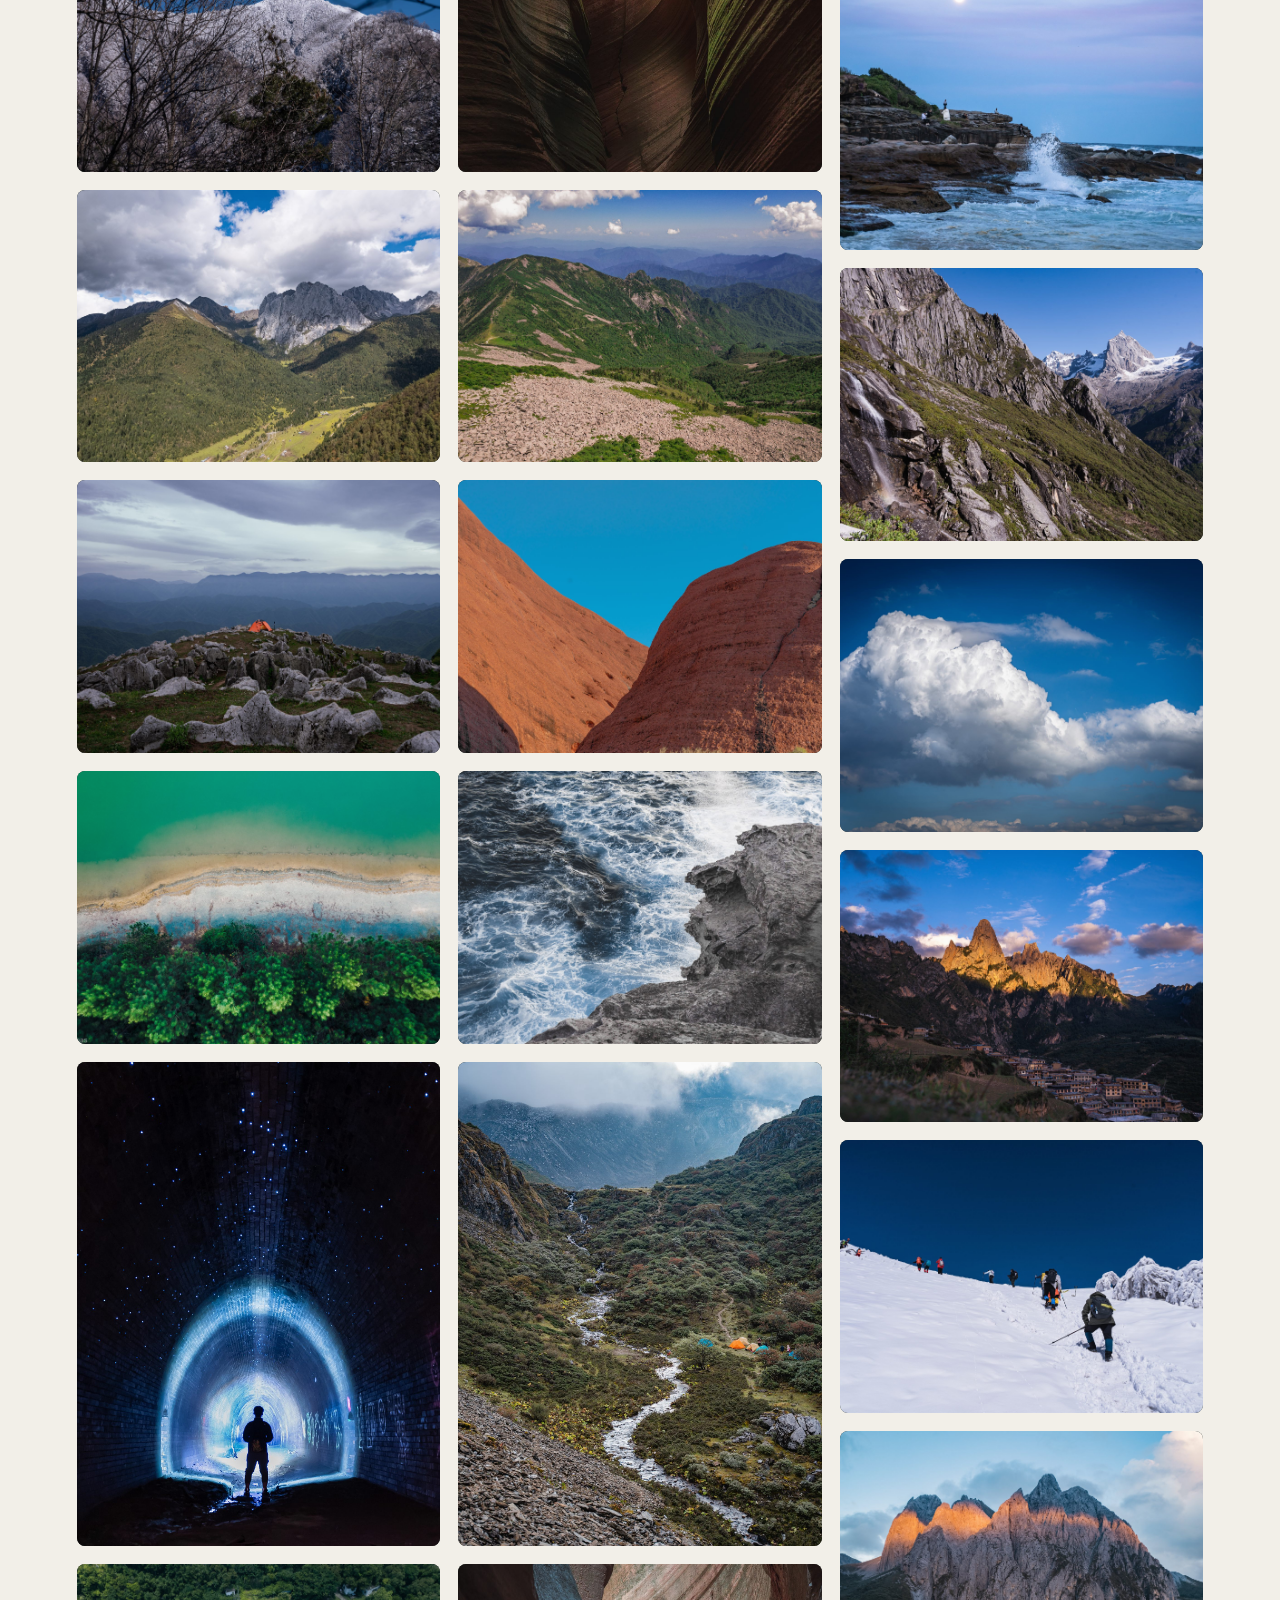
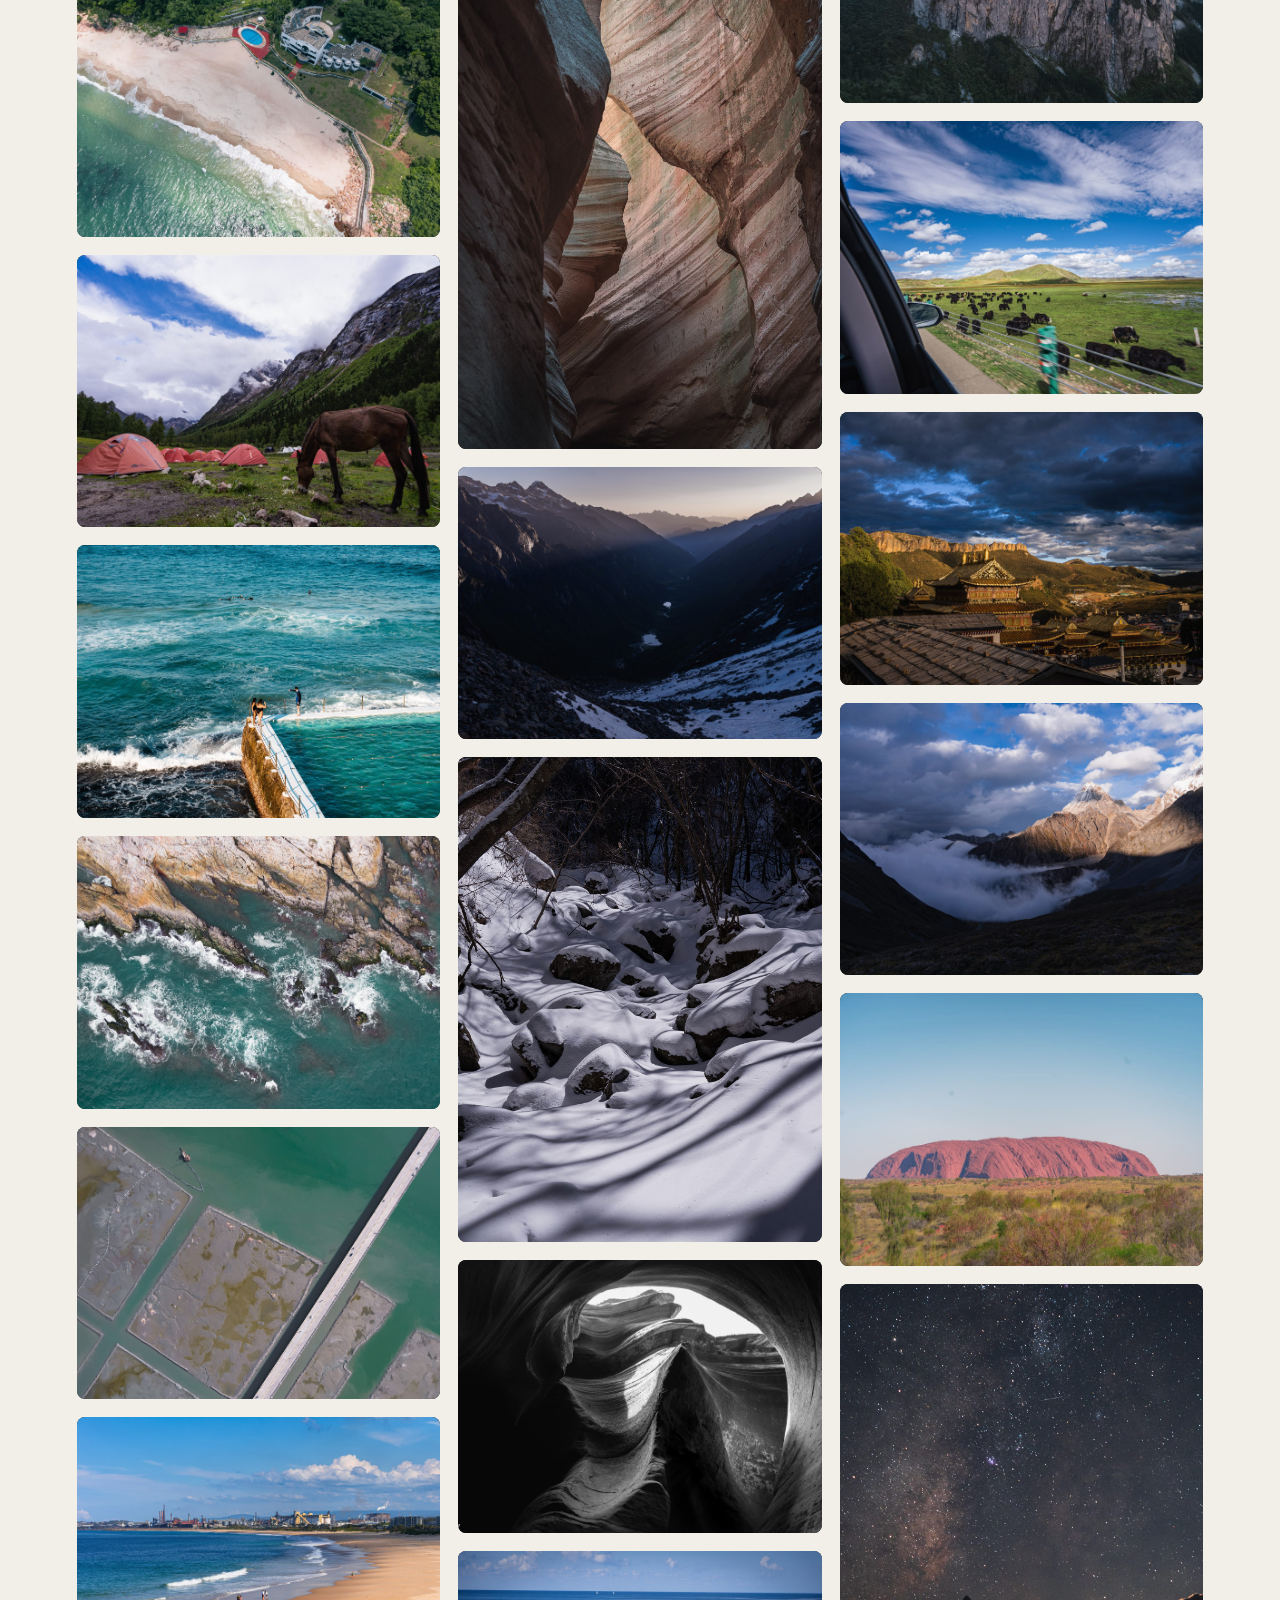
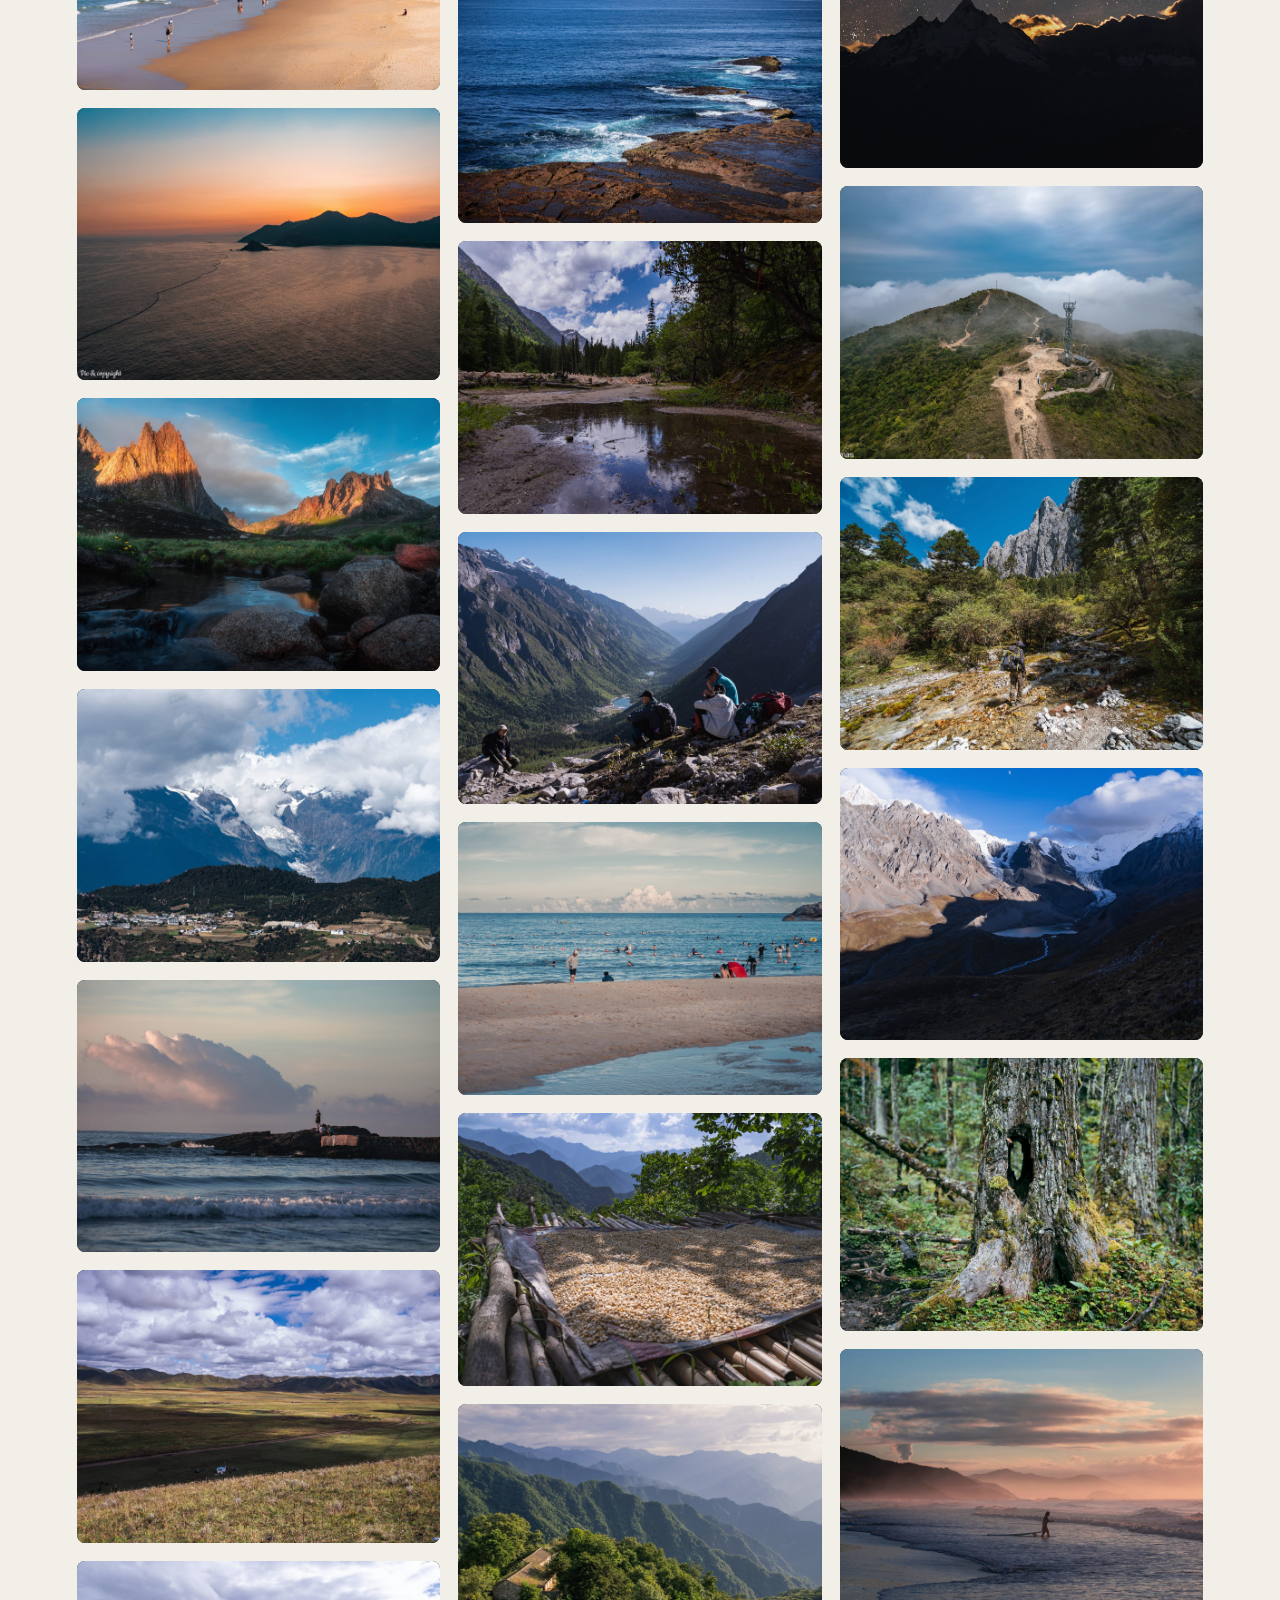
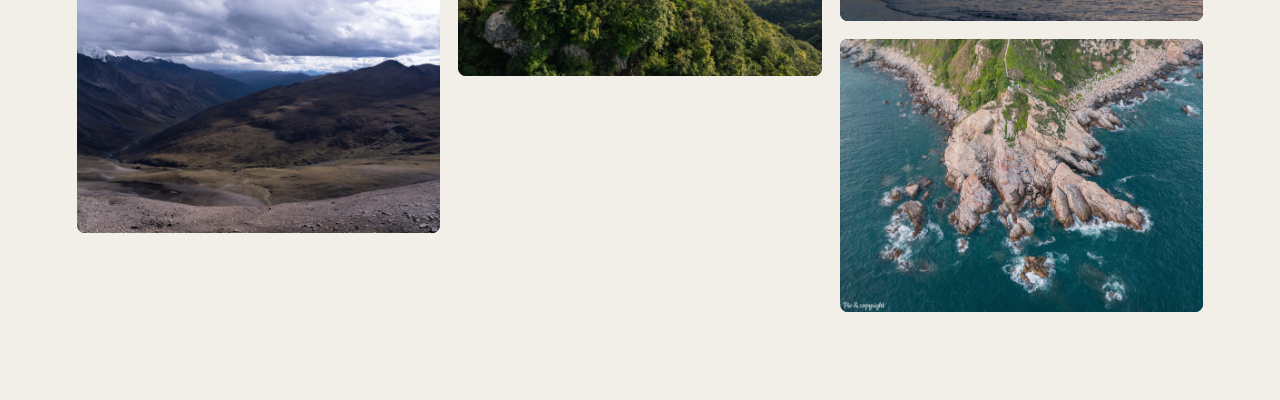
==== commit 1ee918bb: "Update branding and Netlify idea form" ====
--- a/portfolio.html
+++ b/portfolio.html
@@ -3,14 +3,14 @@
   <head>
     <meta charset="UTF-8" />
     <meta name="viewport" content="width=device-width, initial-scale=1.0" />
-    <title>作品浏览 | 林屿摄影</title>
+    <title>作品浏览 | 承瑀摄影 Thomas pics</title>
     <link rel="stylesheet" href="styles.css" />
   </head>
   <body class="portfolio-page">
     <header class="site-header">
       <a class="brand" href="index.html#top" aria-label="返回首页">
-        <span>LY</span>
-        <strong>林屿摄影</strong>
+        <span class="brand-mark">T</span>
+        <strong>承瑀摄影</strong>
       </a>
       <nav class="nav-links" aria-label="页面导航">
         <a href="index.html#collections">专题</a>
--- a/styles.css
+++ b/styles.css
@@ -86,12 +86,37 @@
 }
 
 .brand-mark {
-  display: grid;
-  width: 38px;
-  height: 38px;
+  position: relative;
+  display: grid;
+  width: 42px;
+  height: 42px;
   place-items: center;
-  border: 1px solid rgba(255, 255, 255, 0.72);
-  font-size: 0.78rem;
+  border: 1px solid rgba(241, 210, 149, 0.72);
+  border-radius: 50%;
+  color: #f8ead0;
+  font-family: Georgia, "Times New Roman", serif;
+  font-size: 1.02rem;
+  letter-spacing: 0;
+  box-shadow: inset 0 0 0 6px rgba(255, 255, 255, 0.04);
+}
+
+.brand-mark::before,
+.brand-mark::after {
+  content: "";
+  position: absolute;
+  background: rgba(241, 210, 149, 0.72);
+}
+
+.brand-mark::before {
+  width: 14px;
+  height: 1px;
+  top: 10px;
+}
+
+.brand-mark::after {
+  width: 1px;
+  height: 14px;
+  right: 10px;
 }
 
 .nav-links {
@@ -569,6 +594,43 @@
   font-size: 0.88rem;
 }
 
+.map-entry-card {
+  display: grid;
+  gap: 6px;
+  margin-top: 22px;
+  border: 1px solid rgba(241, 210, 149, 0.35);
+  border-radius: 8px;
+  padding: 16px;
+  background: linear-gradient(135deg, rgba(241, 210, 149, 0.18), rgba(255, 255, 255, 0.06));
+  color: #fff;
+  box-shadow: 0 16px 36px rgba(13, 21, 17, 0.18);
+  transition: transform 220ms ease, border-color 220ms ease, background 220ms ease;
+}
+
+.map-entry-card:hover,
+.map-entry-card:focus-visible {
+  transform: translateY(-3px);
+  border-color: rgba(241, 210, 149, 0.72);
+  background: linear-gradient(135deg, rgba(241, 210, 149, 0.28), rgba(255, 255, 255, 0.1));
+}
+
+.map-entry-card span {
+  color: var(--brass);
+  font-size: 0.75rem;
+  font-weight: 850;
+  letter-spacing: 0.13em;
+  text-transform: uppercase;
+}
+
+.map-entry-card strong {
+  font-size: 1.15rem;
+}
+
+.map-entry-card em {
+  color: rgba(255, 255, 255, 0.64);
+  font-style: normal;
+}
+
 .project-form,
 .project-card,
 .price-card {
@@ -581,6 +643,10 @@
   display: grid;
   gap: 14px;
   padding: 20px;
+}
+
+.hidden-field {
+  display: none;
 }
 
 .project-form label {
@@ -637,6 +703,40 @@
 .project-interface-status em {
   color: rgba(255, 255, 255, 0.64);
   font-style: normal;
+}
+
+.idea-toast {
+  position: fixed;
+  right: clamp(16px, 4vw, 42px);
+  bottom: clamp(16px, 4vw, 34px);
+  z-index: 30;
+  display: grid;
+  gap: 4px;
+  max-width: 320px;
+  border: 1px solid rgba(241, 210, 149, 0.42);
+  border-radius: 8px;
+  padding: 16px 18px;
+  background: rgba(29, 36, 31, 0.94);
+  color: #fff;
+  box-shadow: 0 18px 52px rgba(0, 0, 0, 0.24);
+  transform: translateY(14px);
+  opacity: 0;
+  pointer-events: none;
+  transition: opacity 220ms ease, transform 220ms ease;
+}
+
+.idea-toast.is-visible {
+  transform: translateY(0);
+  opacity: 1;
+}
+
+.idea-toast strong {
+  color: var(--brass);
+}
+
+.idea-toast span {
+  color: rgba(255, 255, 255, 0.72);
+  line-height: 1.6;
 }
 
 .project-board {
@@ -744,6 +844,62 @@
 
 .contact-section {
   background: #e4dfd4;
+}
+
+.map-project-page {
+  min-height: 100vh;
+  background: #27362f;
+  color: #fff;
+}
+
+.map-project-shell {
+  min-height: 100vh;
+  background:
+    linear-gradient(rgba(17, 25, 20, 0.56), rgba(17, 25, 20, 0.78)),
+    url("assets/photos/city/city-013-_DSC4018.jpg") center / cover;
+}
+
+.map-project-hero {
+  display: grid;
+  align-content: end;
+  gap: 22px;
+  min-height: 100vh;
+  padding: 150px clamp(24px, 7vw, 96px) 76px;
+}
+
+.map-project-hero h1 {
+  max-width: 860px;
+  margin: 0;
+  color: #fff;
+  font-size: clamp(3.4rem, 9vw, 8.4rem);
+  letter-spacing: 0;
+  line-height: 0.94;
+}
+
+.map-project-hero p:not(.eyebrow) {
+  max-width: 720px;
+  color: rgba(255, 255, 255, 0.78);
+  font-size: clamp(1rem, 1.6vw, 1.25rem);
+  line-height: 1.85;
+}
+
+.map-route-preview {
+  display: flex;
+  flex-wrap: wrap;
+  gap: 10px;
+  max-width: 760px;
+}
+
+.map-route-preview span {
+  border: 1px solid rgba(255, 255, 255, 0.24);
+  border-radius: 999px;
+  padding: 9px 14px;
+  background: rgba(255, 255, 255, 0.08);
+  color: rgba(255, 255, 255, 0.78);
+}
+
+.map-project-hero .button {
+  width: fit-content;
 }
 
 .contact-card {
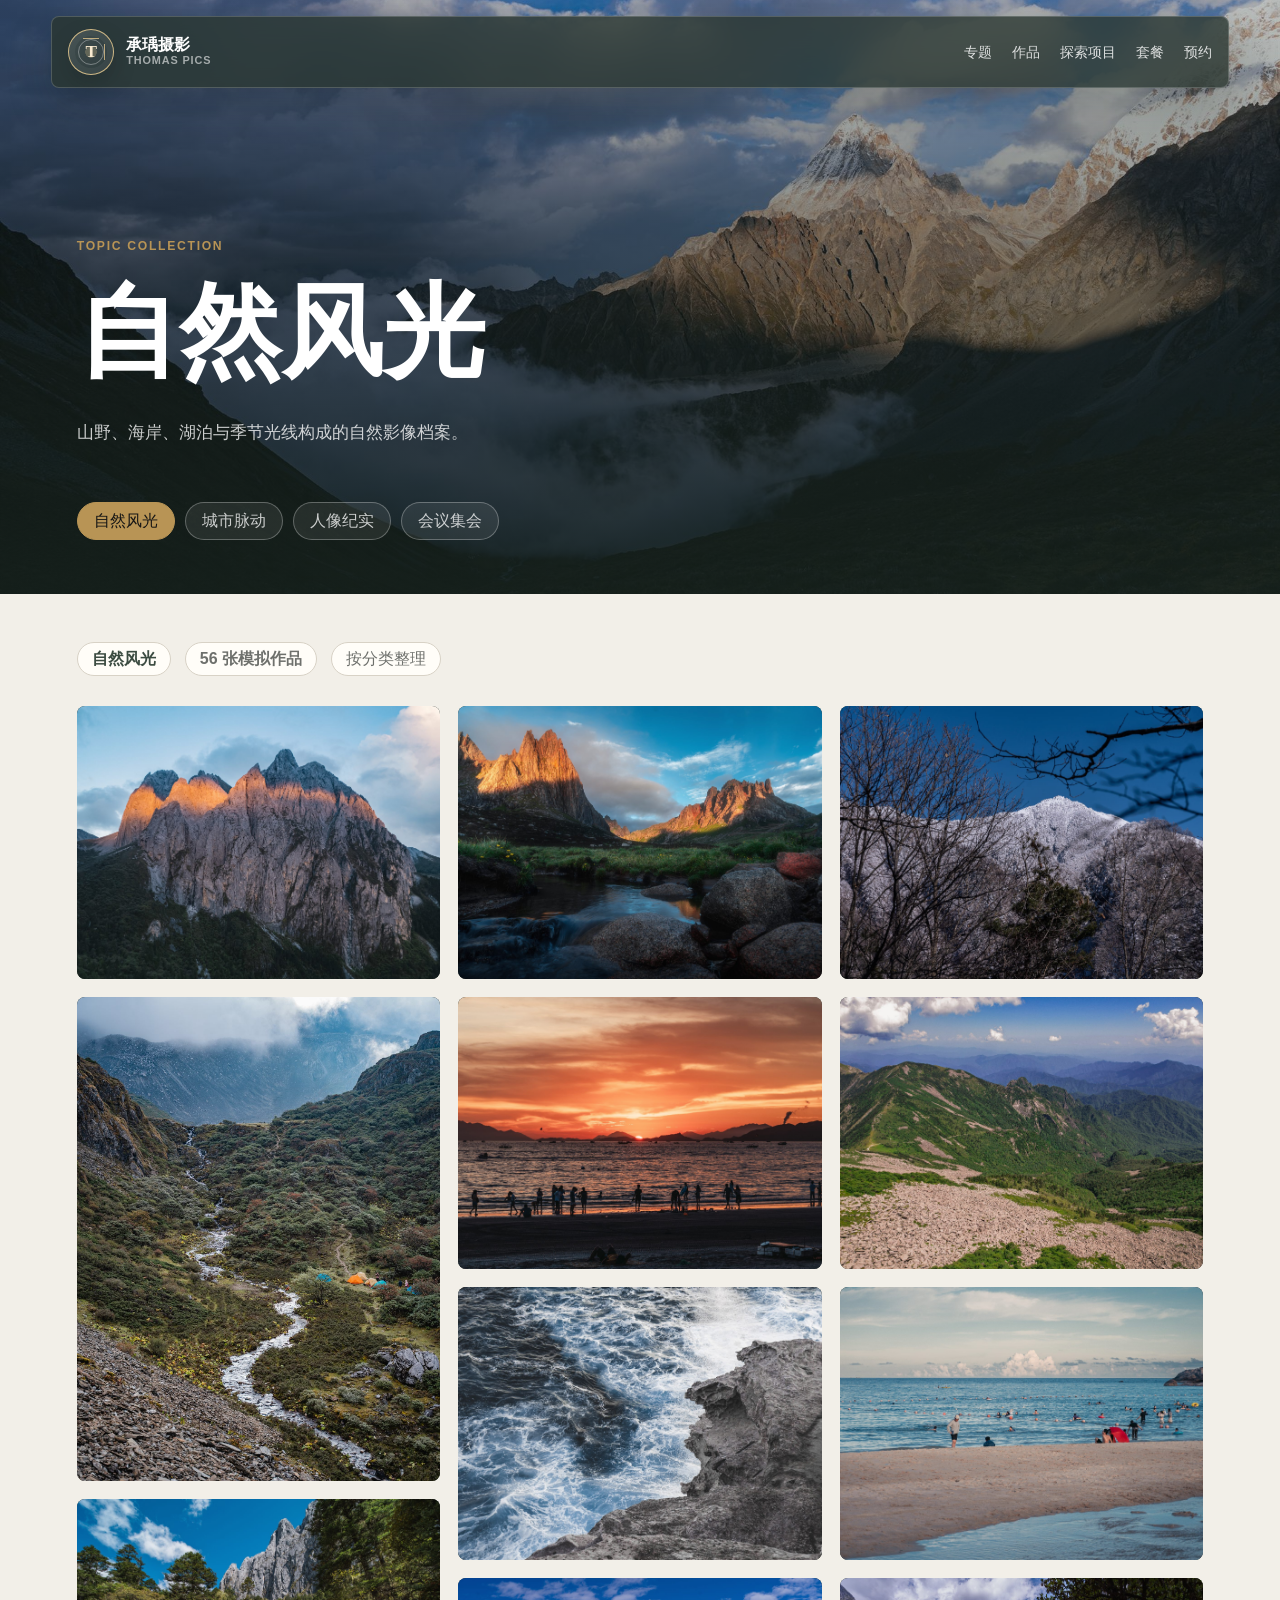
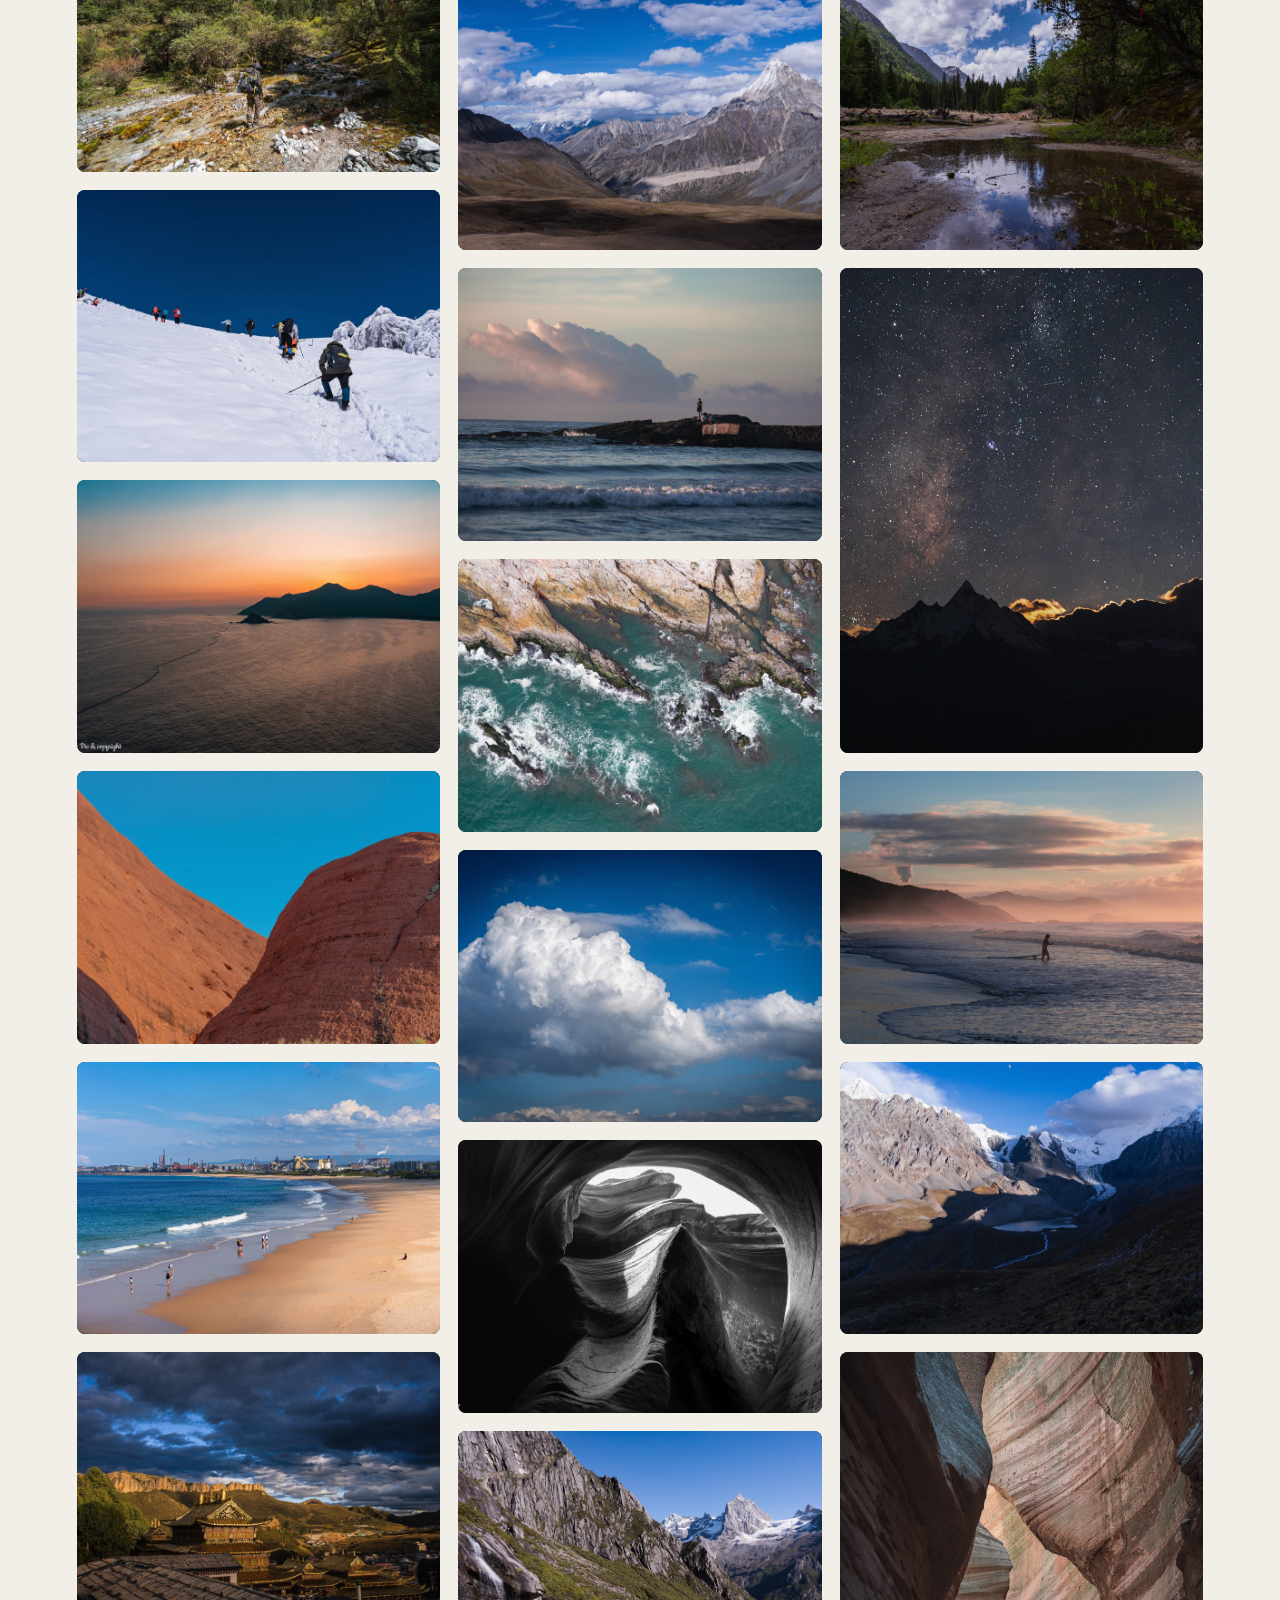
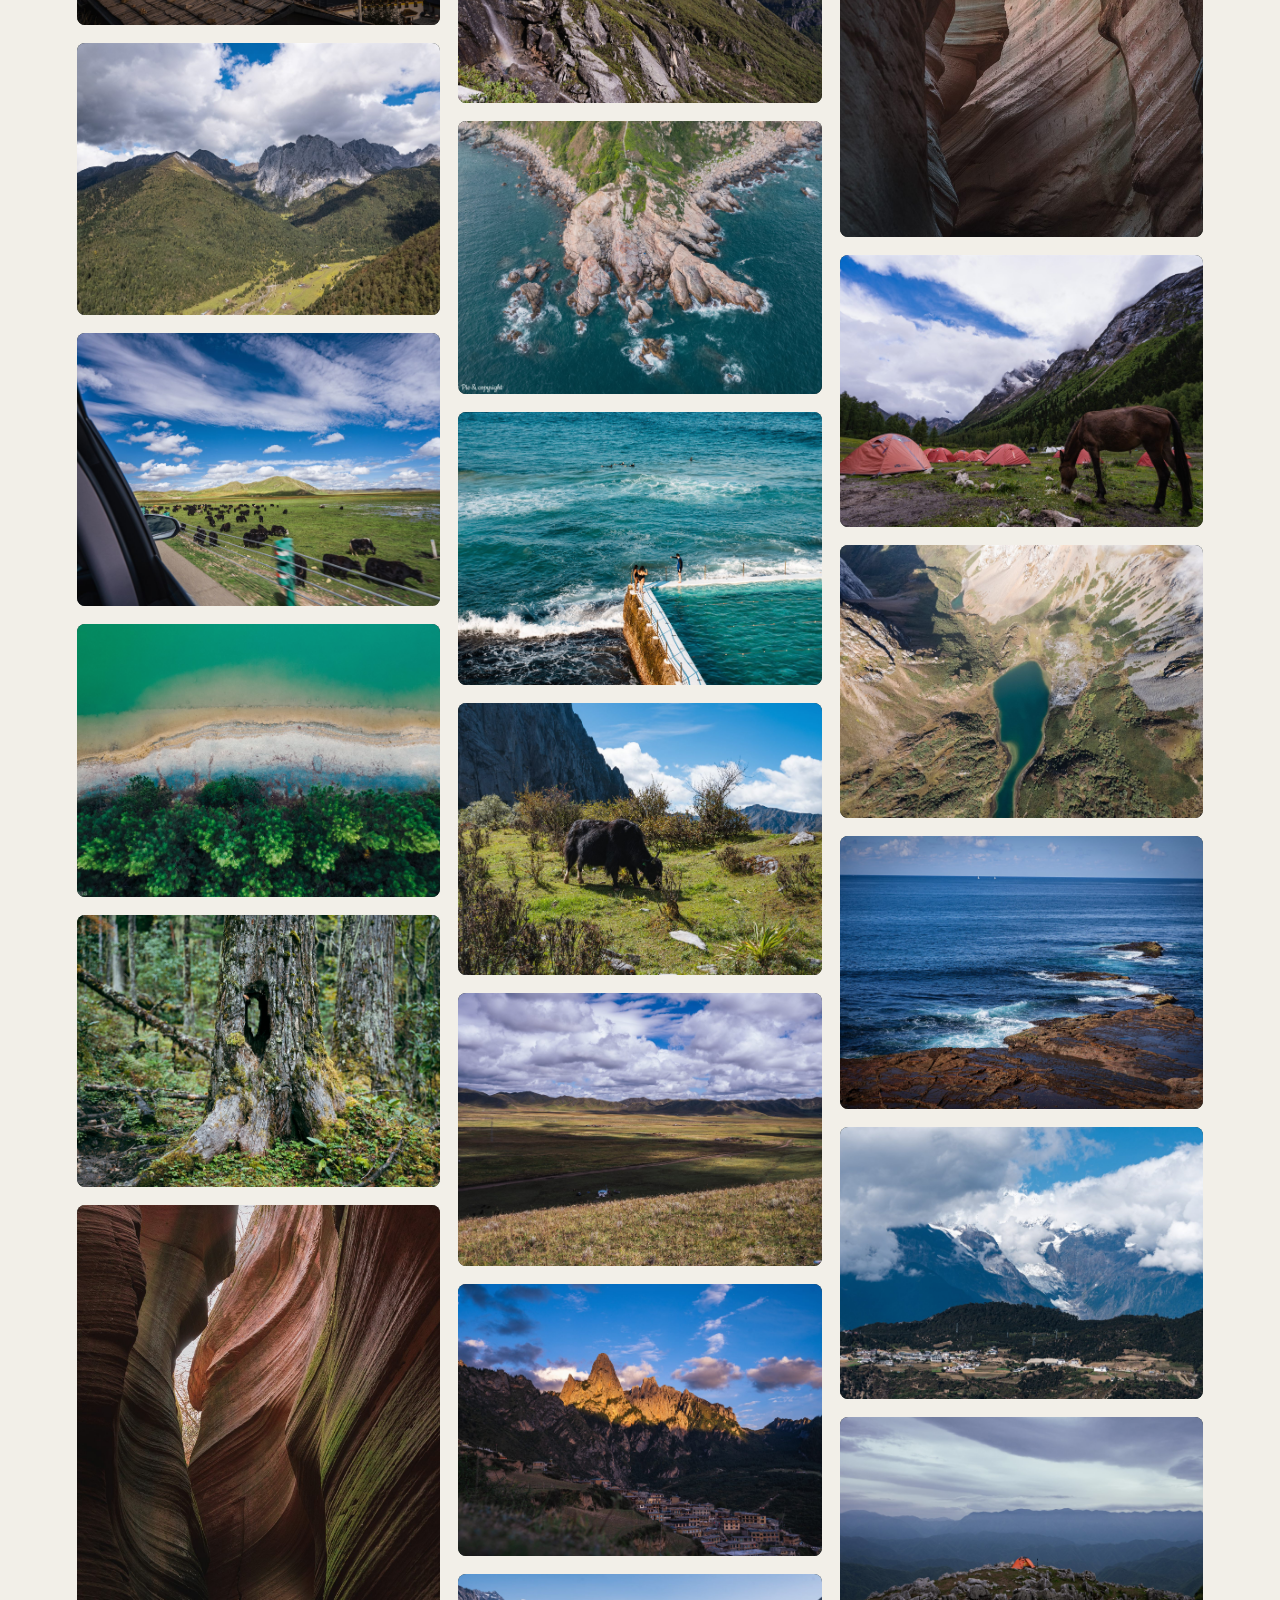
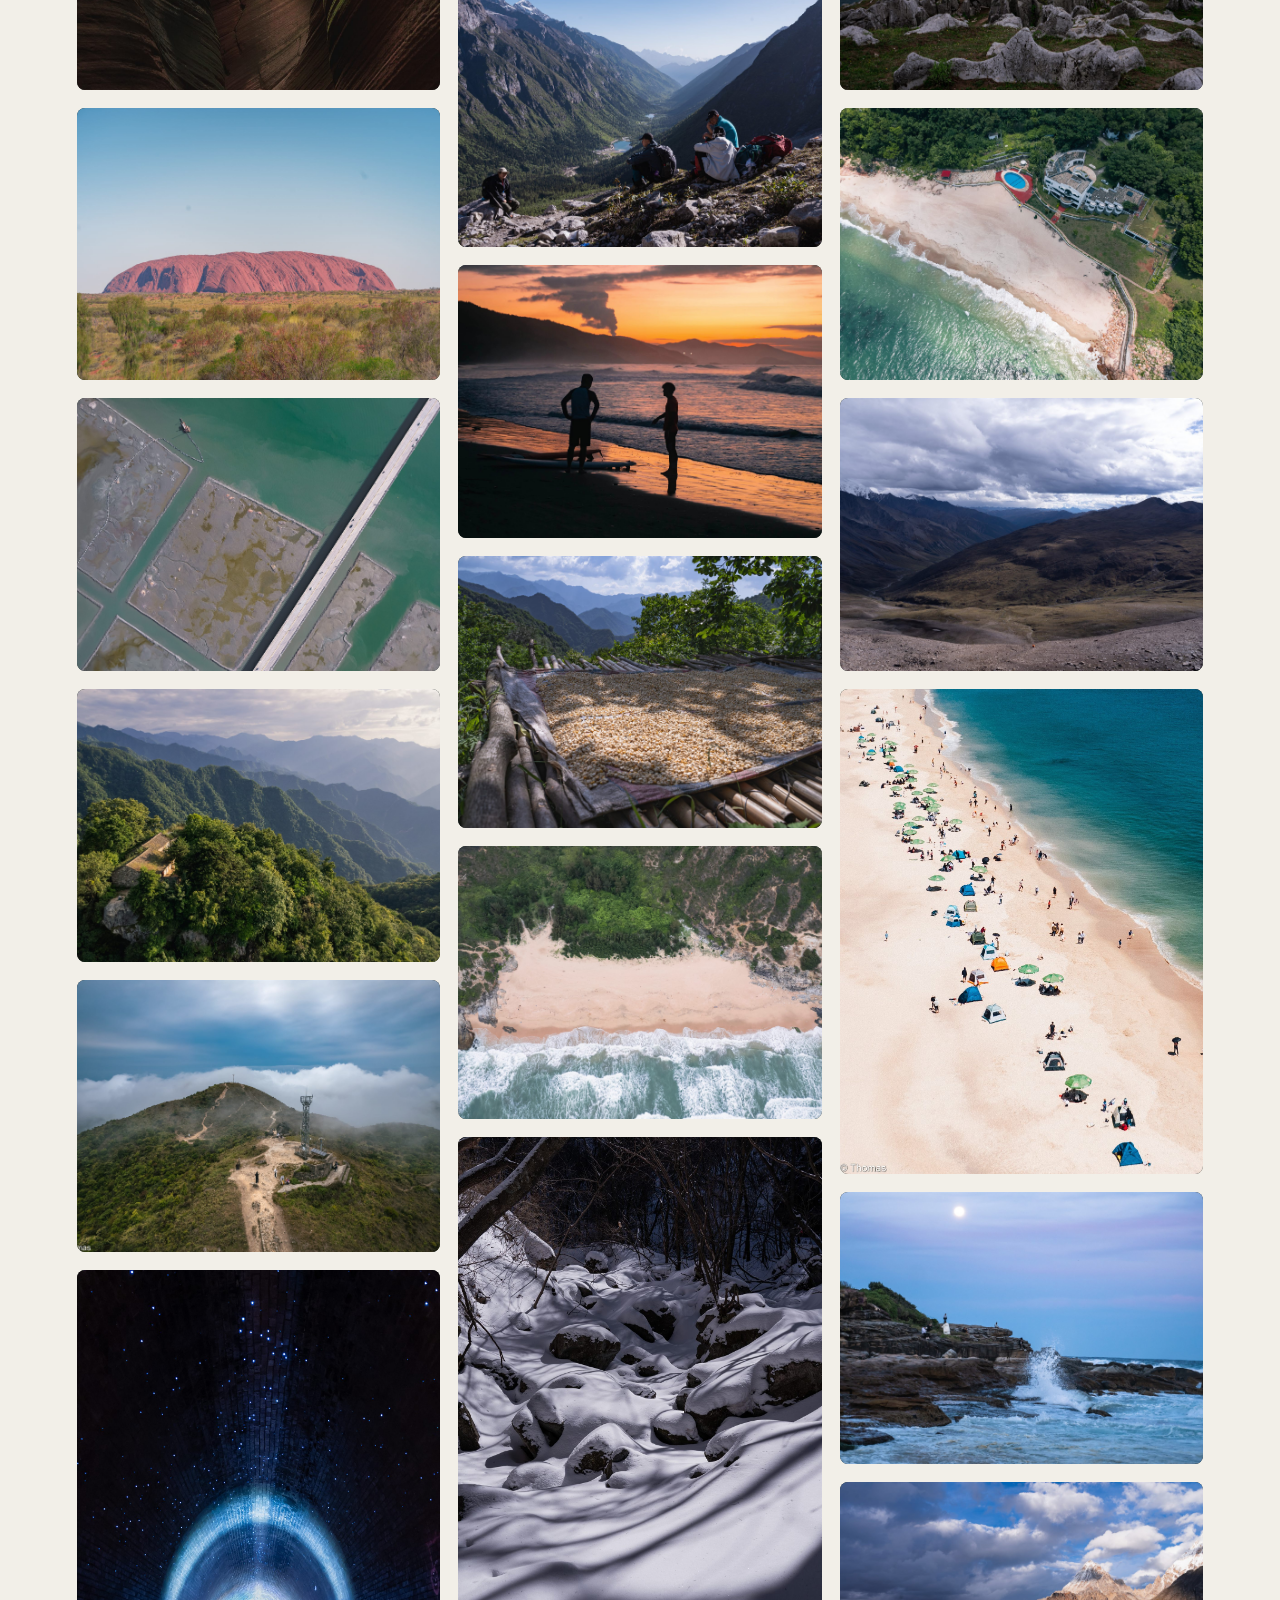
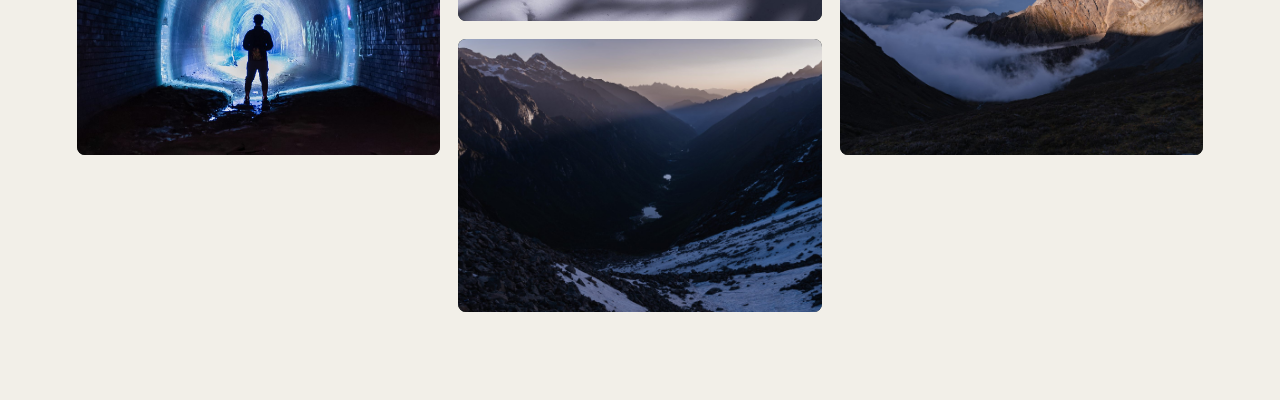
==== commit 7d87243d: "Update Thomas pics branding and city map" ====
--- a/portfolio.html
+++ b/portfolio.html
@@ -9,8 +9,11 @@
   <body class="portfolio-page">
     <header class="site-header">
       <a class="brand" href="index.html#top" aria-label="返回首页">
-        <span class="brand-mark">T</span>
-        <strong>承瑀摄影</strong>
+        <span class="brand-mark"><span>T</span><i></i></span>
+        <span class="brand-wordmark">
+          <strong>承瑀摄影</strong>
+          <small>Thomas pics</small>
+        </span>
       </a>
       <nav class="nav-links" aria-label="页面导航">
         <a href="index.html#collections">专题</a>
--- a/styles.css
+++ b/styles.css
@@ -81,23 +81,41 @@
 }
 
 .brand {
-  gap: 10px;
+  gap: 12px;
   font-weight: 800;
 }
 
 .brand-mark {
   position: relative;
   display: grid;
-  width: 42px;
-  height: 42px;
+  width: 46px;
+  height: 46px;
   place-items: center;
-  border: 1px solid rgba(241, 210, 149, 0.72);
+  border: 1px solid rgba(241, 210, 149, 0.82);
   border-radius: 50%;
   color: #f8ead0;
   font-family: Georgia, "Times New Roman", serif;
-  font-size: 1.02rem;
+  font-size: 1.08rem;
+  font-weight: 900;
   letter-spacing: 0;
-  box-shadow: inset 0 0 0 6px rgba(255, 255, 255, 0.04);
+  background:
+    radial-gradient(circle at 50% 50%, rgba(241, 210, 149, 0.24) 0 18%, transparent 19%),
+    linear-gradient(135deg, rgba(255, 255, 255, 0.1), rgba(255, 255, 255, 0.02));
+  box-shadow:
+    inset 0 0 0 6px rgba(255, 255, 255, 0.04),
+    0 10px 24px rgba(0, 0, 0, 0.16);
+}
+
+.brand-mark span {
+  position: relative;
+  z-index: 1;
+}
+
+.brand-mark i {
+  position: absolute;
+  inset: 9px;
+  border: 1px solid rgba(255, 255, 255, 0.34);
+  border-radius: 50%;
 }
 
 .brand-mark::before,
@@ -108,15 +126,34 @@
 }
 
 .brand-mark::before {
-  width: 14px;
+  width: 16px;
   height: 1px;
-  top: 10px;
+  top: 8px;
 }
 
 .brand-mark::after {
   width: 1px;
-  height: 14px;
-  right: 10px;
+  height: 16px;
+  right: 8px;
+}
+
+.brand-wordmark {
+  display: grid;
+  gap: 1px;
+  line-height: 1.05;
+}
+
+.brand-wordmark strong {
+  font-size: 1rem;
+  letter-spacing: 0;
+}
+
+.brand-wordmark small {
+  color: rgba(255, 255, 255, 0.58);
+  font-size: 0.68rem;
+  font-weight: 750;
+  letter-spacing: 0.08em;
+  text-transform: uppercase;
 }
 
 .nav-links {
@@ -244,6 +281,17 @@
   line-height: 0.92;
 }
 
+.hero-copy h1 span {
+  display: block;
+  margin-top: 10px;
+  color: rgba(255, 255, 255, 0.64);
+  font-family: Georgia, "Times New Roman", serif;
+  font-size: 0.28em;
+  font-weight: 700;
+  letter-spacing: 0.08em;
+  text-transform: uppercase;
+}
+
 h2 {
   margin-bottom: 18px;
   font-size: clamp(2.1rem, 4vw, 4.4rem);
@@ -595,16 +643,34 @@
 }
 
 .map-entry-card {
+  position: relative;
+  overflow: hidden;
   display: grid;
   gap: 6px;
   margin-top: 22px;
   border: 1px solid rgba(241, 210, 149, 0.35);
   border-radius: 8px;
-  padding: 16px;
-  background: linear-gradient(135deg, rgba(241, 210, 149, 0.18), rgba(255, 255, 255, 0.06));
+  padding: 18px 58px 18px 18px;
+  background:
+    linear-gradient(135deg, rgba(241, 210, 149, 0.2), rgba(255, 255, 255, 0.06)),
+    linear-gradient(90deg, rgba(255, 255, 255, 0.12) 1px, transparent 1px);
+  background-size: auto, 34px 34px;
   color: #fff;
   box-shadow: 0 16px 36px rgba(13, 21, 17, 0.18);
-  transition: transform 220ms ease, border-color 220ms ease, background 220ms ease;
+  transition: transform 220ms ease, border-color 220ms ease, background 220ms ease, box-shadow 220ms ease;
+}
+
+.map-entry-card::before {
+  content: "";
+  position: absolute;
+  right: 18px;
+  top: 18px;
+  width: 28px;
+  height: 28px;
+  border: 1px solid rgba(241, 210, 149, 0.5);
+  border-radius: 50%;
+  opacity: 0.8;
+  transition: transform 260ms ease, opacity 260ms ease;
 }
 
 .map-entry-card:hover,
@@ -612,9 +678,16 @@
   transform: translateY(-3px);
   border-color: rgba(241, 210, 149, 0.72);
   background: linear-gradient(135deg, rgba(241, 210, 149, 0.28), rgba(255, 255, 255, 0.1));
-}
-
-.map-entry-card span {
+  box-shadow: 0 22px 48px rgba(13, 21, 17, 0.25);
+}
+
+.map-entry-card:hover::before,
+.map-entry-card:focus-visible::before {
+  transform: scale(1.18);
+  opacity: 1;
+}
+
+.map-entry-card .map-entry-kicker {
   color: var(--brass);
   font-size: 0.75rem;
   font-weight: 850;
@@ -629,6 +702,20 @@
 .map-entry-card em {
   color: rgba(255, 255, 255, 0.64);
   font-style: normal;
+}
+
+.map-entry-card b {
+  position: absolute;
+  right: 26px;
+  top: 23px;
+  color: #f8ead0;
+  font-size: 1.05rem;
+  transition: transform 220ms ease;
+}
+
+.map-entry-card:hover b,
+.map-entry-card:focus-visible b {
+  transform: translateX(3px);
 }
 
 .project-form,
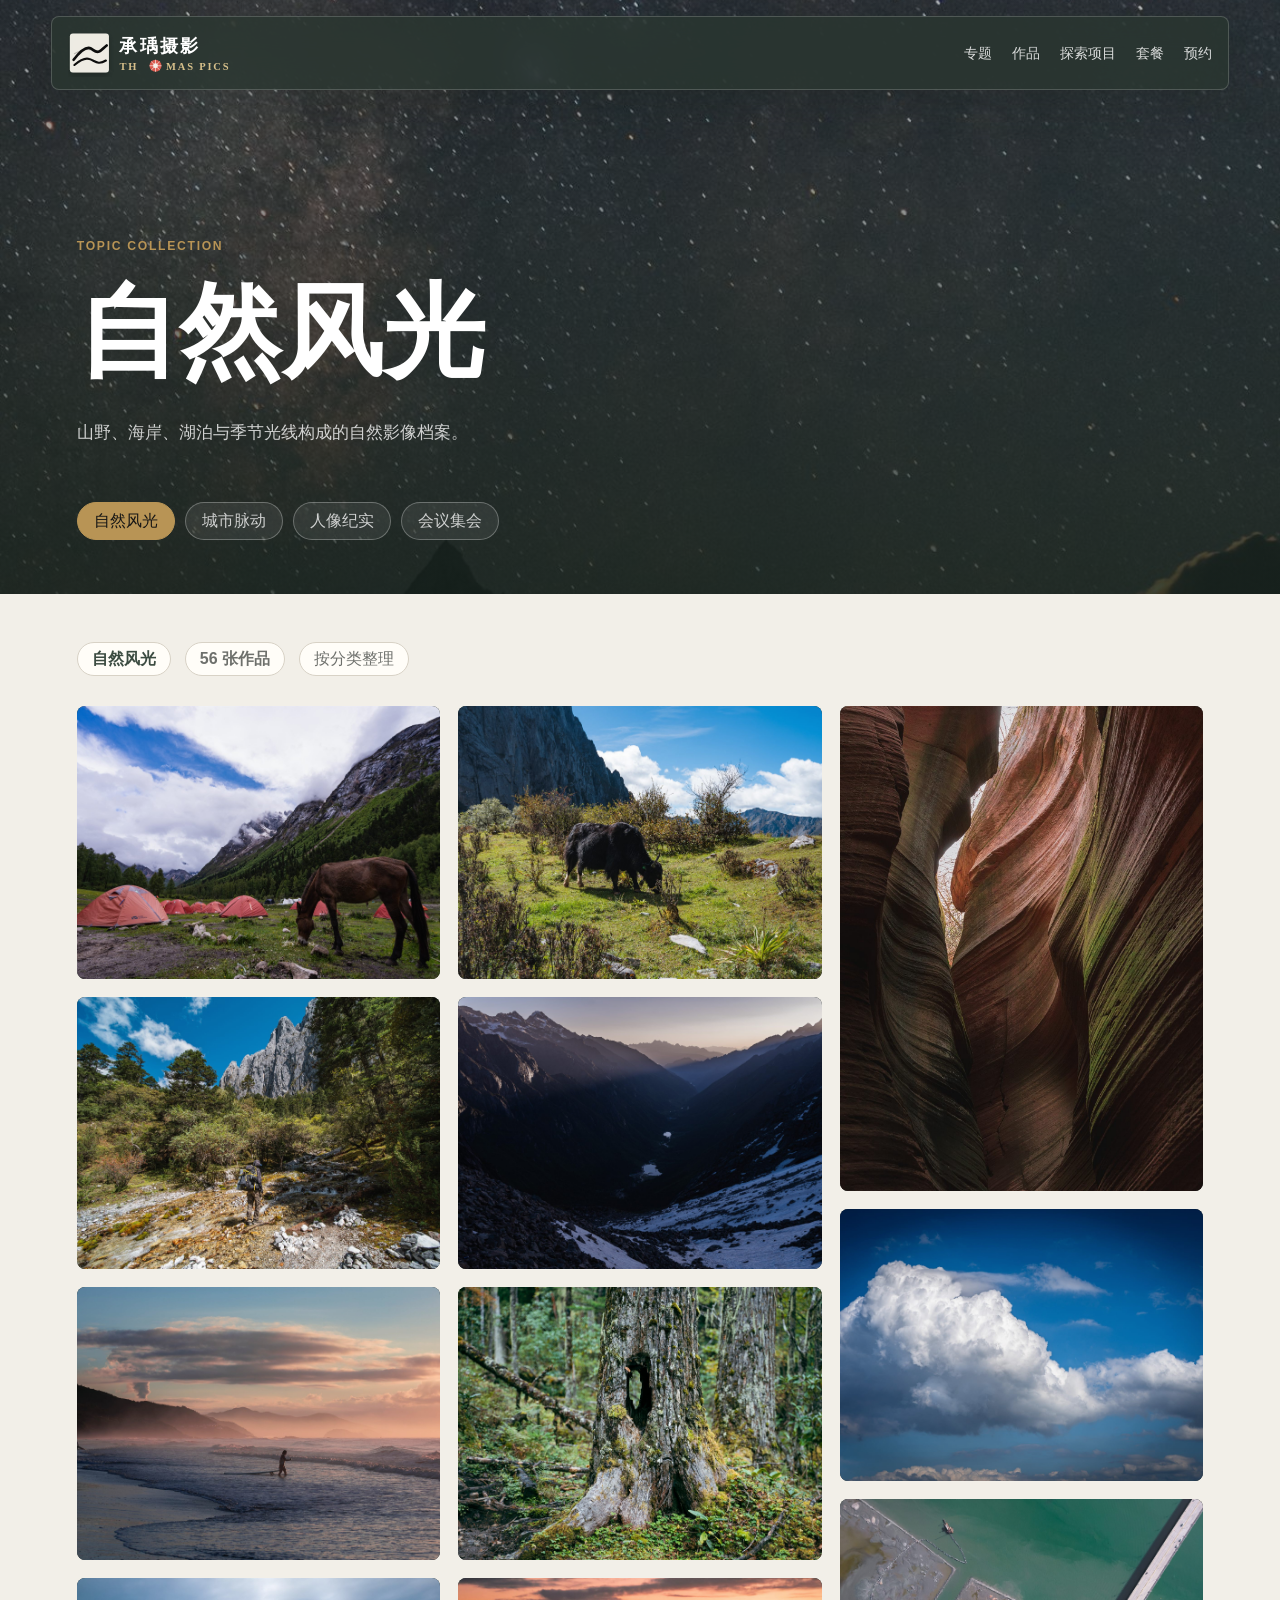
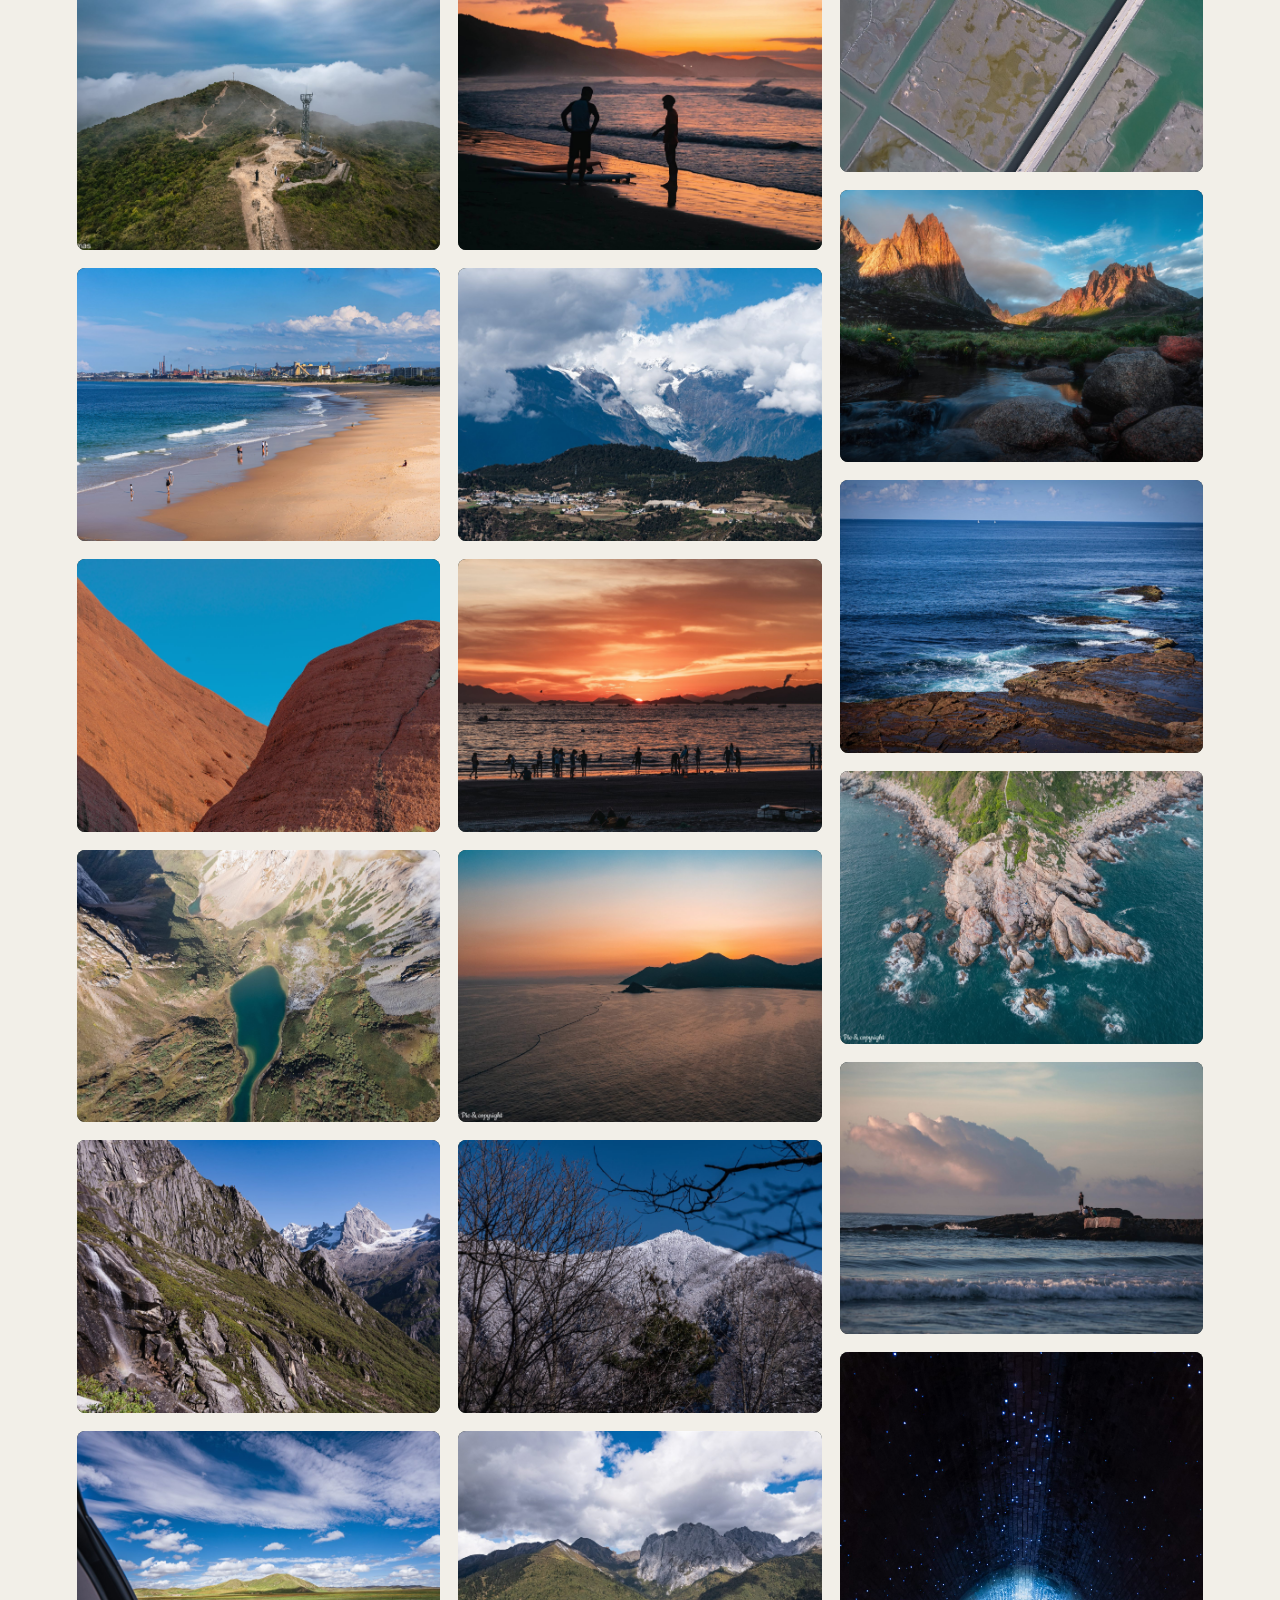
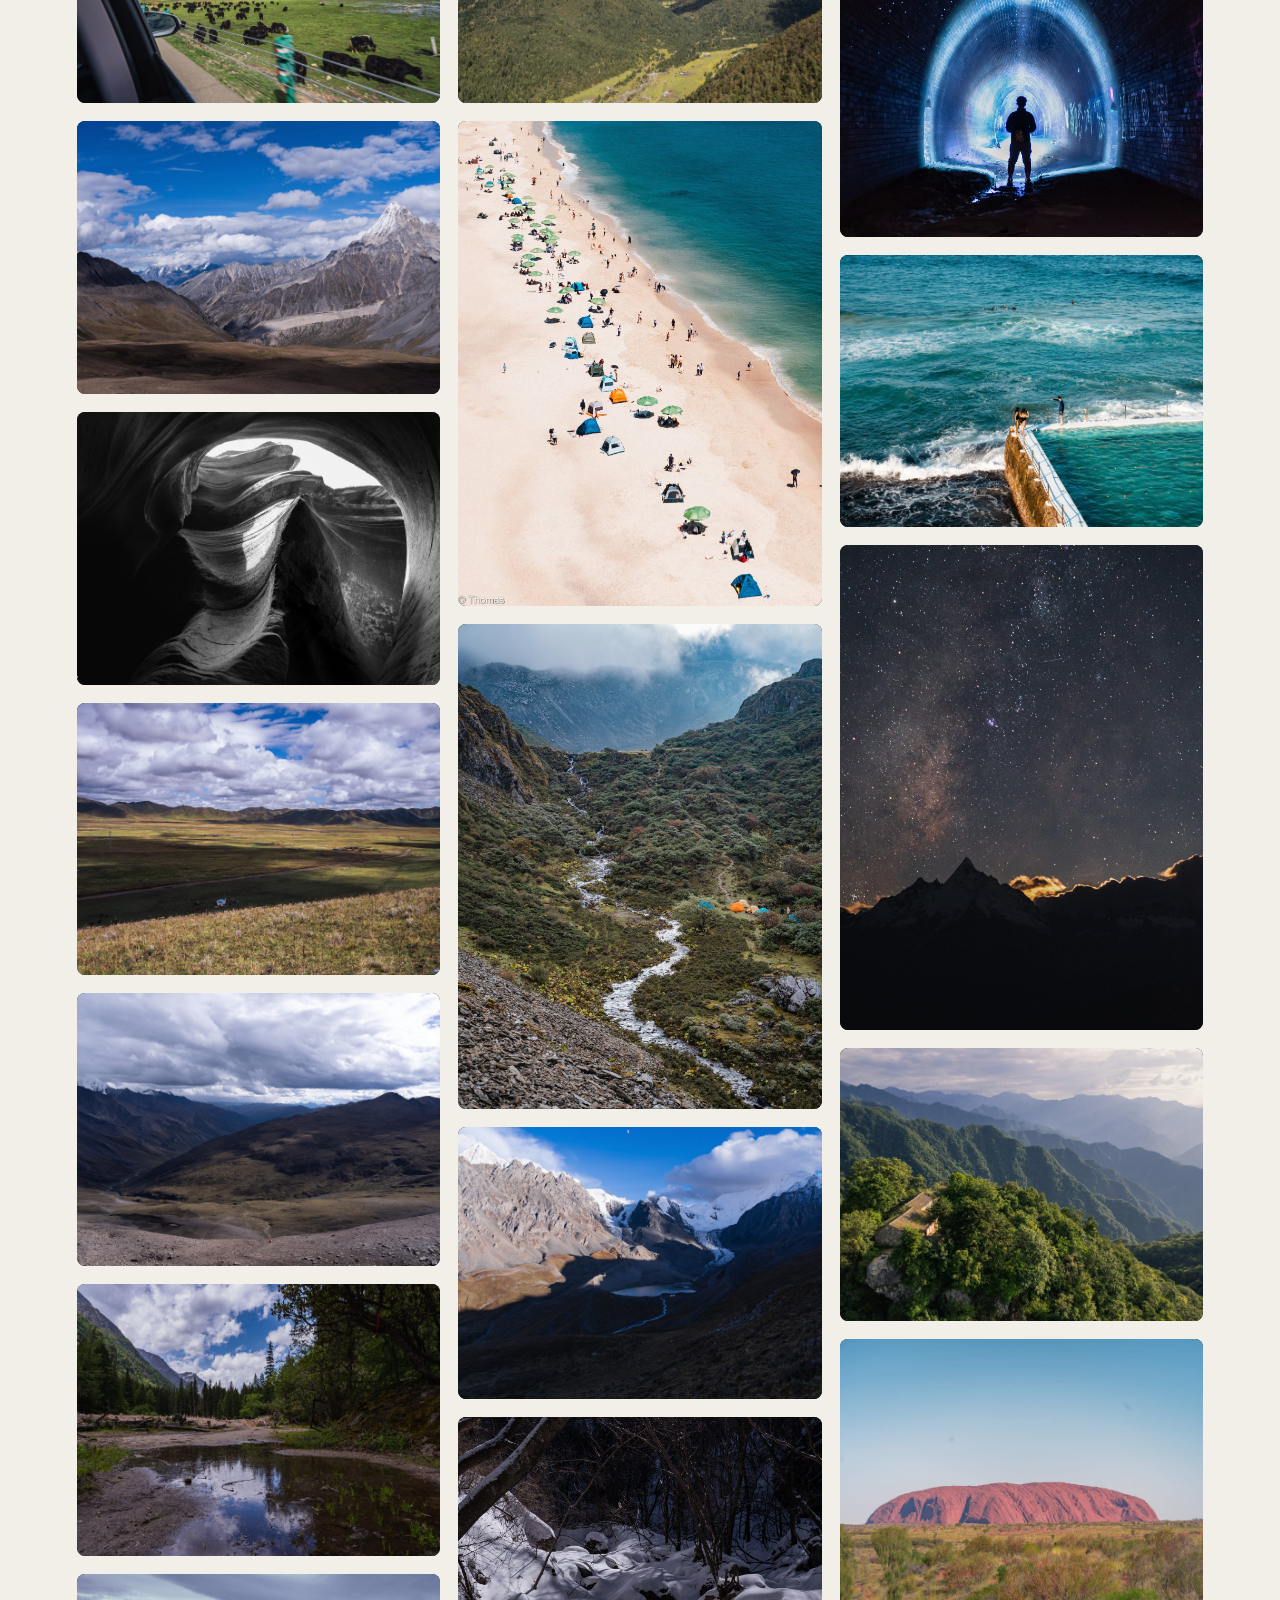
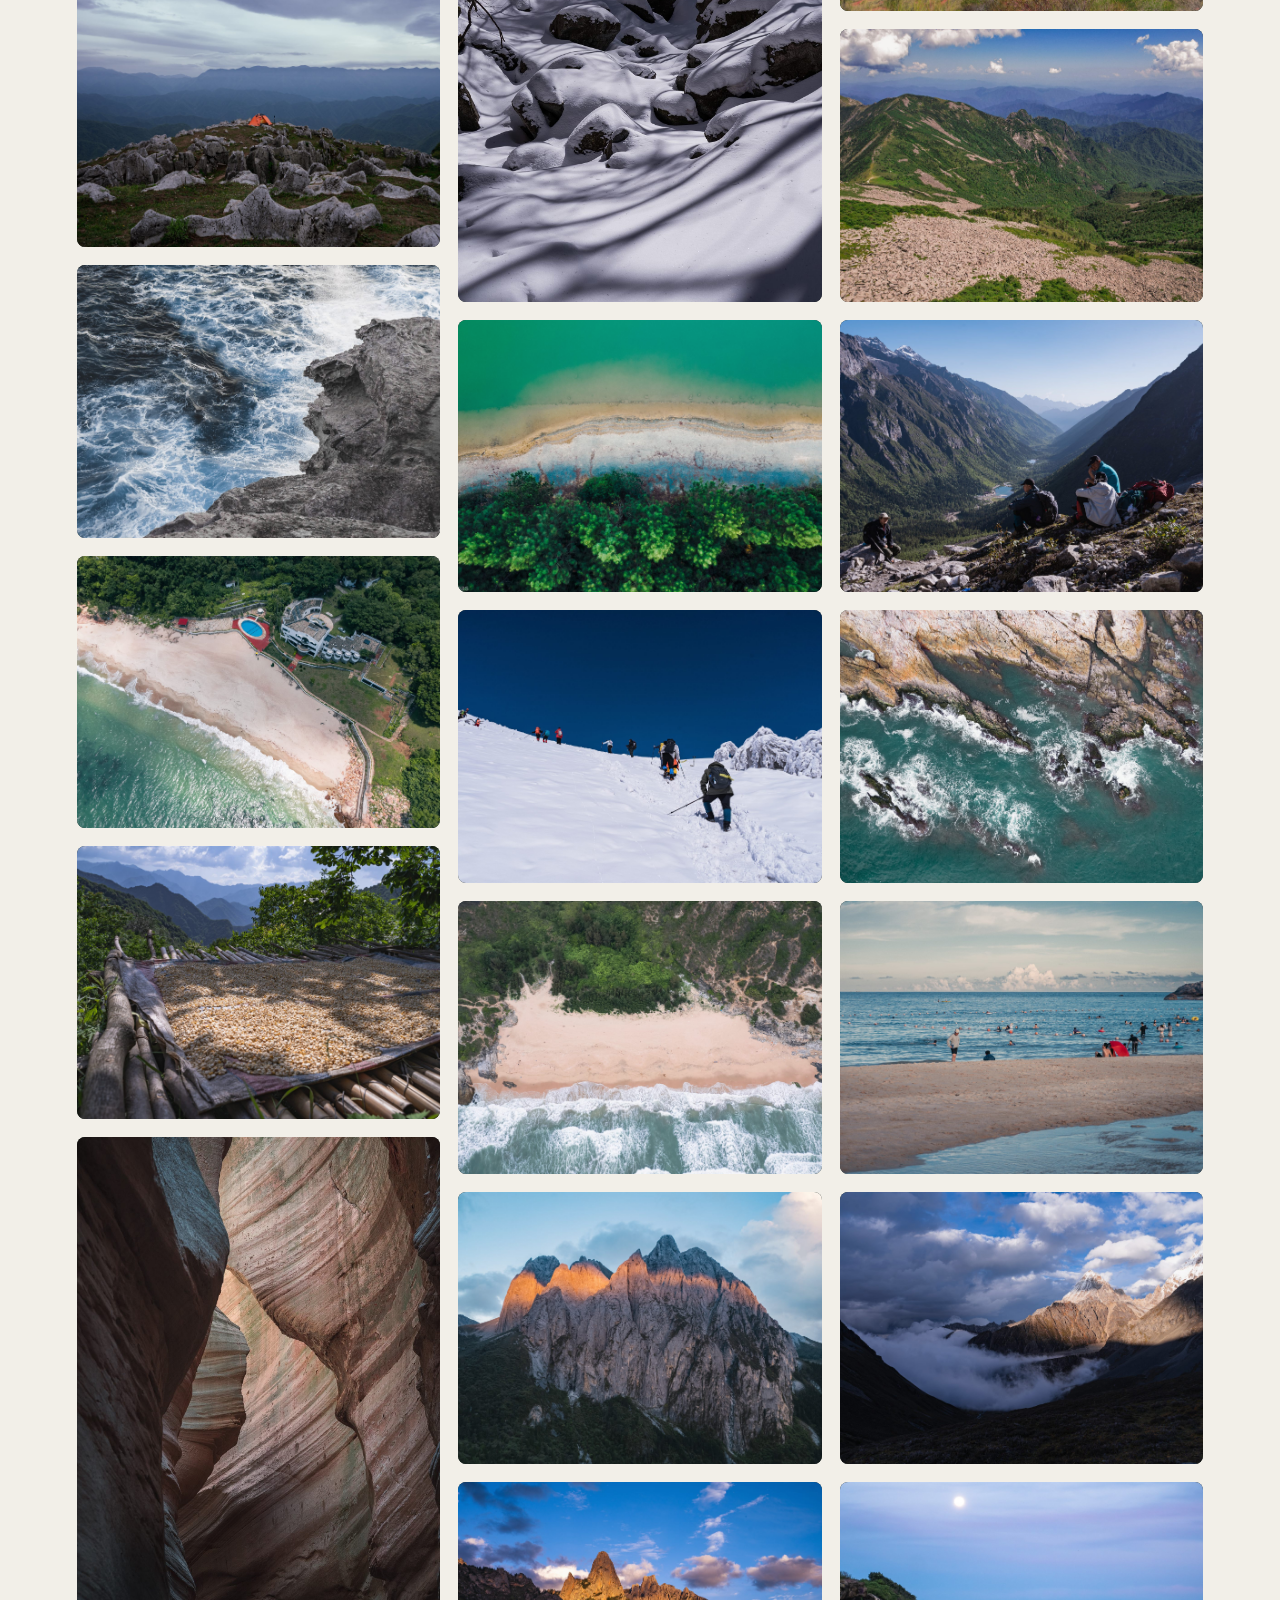
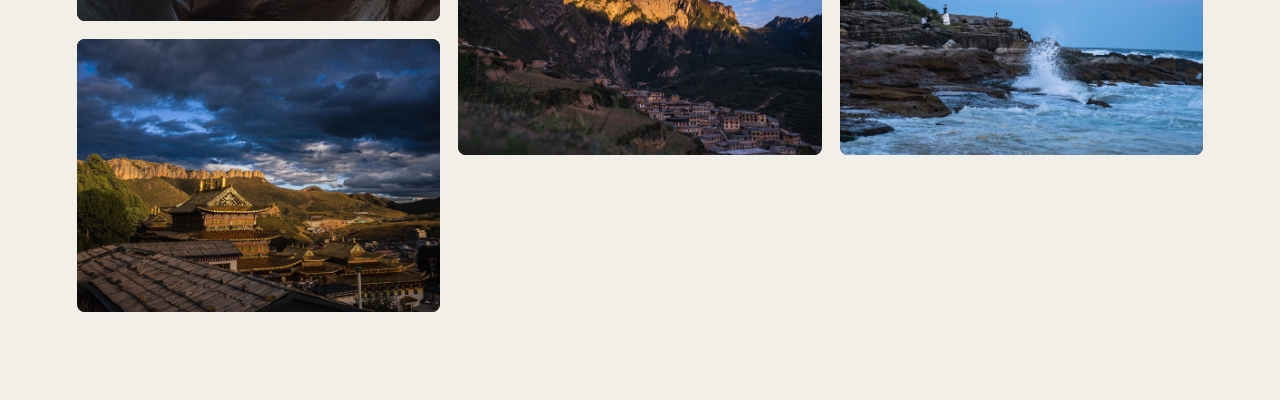
==== commit a6302871: "Refresh portfolio branding and layout" ====
--- a/portfolio.html
+++ b/portfolio.html
@@ -9,11 +9,7 @@
   <body class="portfolio-page">
     <header class="site-header">
       <a class="brand" href="index.html#top" aria-label="返回首页">
-        <span class="brand-mark"><span>T</span><i></i></span>
-        <span class="brand-wordmark">
-          <strong>承瑀摄影</strong>
-          <small>Thomas pics</small>
-        </span>
+        <img class="brand-logo" src="assets/thomas-pics-logo.svg" alt="承瑀摄影 Thomas Pics" />
       </a>
       <nav class="nav-links" aria-label="页面导航">
         <a href="index.html#collections">专题</a>
--- a/styles.css
+++ b/styles.css
@@ -81,79 +81,22 @@
 }
 
 .brand {
-  gap: 12px;
+  flex: 0 0 auto;
+  min-width: 0;
+  transition: transform 220ms ease, opacity 220ms ease;
   font-weight: 800;
 }
 
-.brand-mark {
-  position: relative;
-  display: grid;
-  width: 46px;
-  height: 46px;
-  place-items: center;
-  border: 1px solid rgba(241, 210, 149, 0.82);
-  border-radius: 50%;
-  color: #f8ead0;
-  font-family: Georgia, "Times New Roman", serif;
-  font-size: 1.08rem;
-  font-weight: 900;
-  letter-spacing: 0;
-  background:
-    radial-gradient(circle at 50% 50%, rgba(241, 210, 149, 0.24) 0 18%, transparent 19%),
-    linear-gradient(135deg, rgba(255, 255, 255, 0.1), rgba(255, 255, 255, 0.02));
-  box-shadow:
-    inset 0 0 0 6px rgba(255, 255, 255, 0.04),
-    0 10px 24px rgba(0, 0, 0, 0.16);
-}
-
-.brand-mark span {
-  position: relative;
-  z-index: 1;
-}
-
-.brand-mark i {
-  position: absolute;
-  inset: 9px;
-  border: 1px solid rgba(255, 255, 255, 0.34);
-  border-radius: 50%;
-}
-
-.brand-mark::before,
-.brand-mark::after {
-  content: "";
-  position: absolute;
-  background: rgba(241, 210, 149, 0.72);
-}
-
-.brand-mark::before {
-  width: 16px;
-  height: 1px;
-  top: 8px;
-}
-
-.brand-mark::after {
-  width: 1px;
-  height: 16px;
-  right: 8px;
-}
-
-.brand-wordmark {
-  display: grid;
-  gap: 1px;
-  line-height: 1.05;
-}
-
-.brand-wordmark strong {
-  font-size: 1rem;
-  letter-spacing: 0;
-}
-
-.brand-wordmark small {
-  color: rgba(255, 255, 255, 0.58);
-  font-size: 0.68rem;
-  font-weight: 750;
-  letter-spacing: 0.08em;
-  text-transform: uppercase;
+.brand:hover {
+  transform: translateY(-1px);
+  opacity: 0.94;
+}
+
+.brand-logo {
+  width: clamp(146px, 16vw, 190px);
+  height: 48px;
+  object-fit: contain;
+  object-position: left center;
 }
 
 .nav-links {
@@ -162,14 +105,38 @@
 }
 
 .nav-links a {
+  position: relative;
+  min-height: 32px;
+  display: inline-flex;
+  align-items: center;
   opacity: 0.82;
-  transition: opacity 220ms ease, color 220ms ease;
+  transition: opacity 220ms ease, color 220ms ease, transform 220ms ease;
+}
+
+.nav-links a::after {
+  content: "";
+  position: absolute;
+  left: 0;
+  right: 0;
+  bottom: 2px;
+  height: 1px;
+  background: var(--brass);
+  transform: scaleX(0);
+  transform-origin: right;
+  transition: transform 240ms ease;
 }
 
 .nav-links a:hover,
 .nav-links a.active {
   opacity: 1;
   color: #f1d295;
+  transform: translateY(-2px);
+}
+
+.nav-links a:hover::after,
+.nav-links a.active::after {
+  transform: scaleX(1);
+  transform-origin: left;
 }
 
 .hero-collage {
@@ -199,8 +166,10 @@
   position: relative;
   z-index: 1;
   display: grid;
+  width: min(100%, 930px);
+  justify-self: center;
   grid-template-columns: repeat(2, minmax(0, 1fr));
-  grid-template-rows: repeat(3, clamp(172px, 21vh, 236px));
+  grid-template-rows: none;
   gap: 18px;
   height: auto;
   min-height: 0;
@@ -209,7 +178,8 @@
 .collage-image {
   position: static;
   width: 100%;
-  height: 100%;
+  height: auto;
+  aspect-ratio: 16 / 9;
   border-radius: 8px;
   object-fit: cover;
   box-shadow: 0 14px 30px rgba(25, 35, 31, 0.22);
@@ -256,6 +226,8 @@
 .hero-copy {
   position: relative;
   z-index: 2;
+  min-width: 0;
+  width: 100%;
   max-width: 600px;
 }
 
@@ -281,14 +253,24 @@
   line-height: 0.92;
 }
 
+.hero-copy h1 {
+  display: grid;
+  gap: clamp(14px, 2vw, 24px);
+  color: #fff;
+  font-family: "STKaiti", "KaiTi", "Kaiti SC", "华文行楷", "Microsoft YaHei", serif;
+  font-weight: 900;
+  letter-spacing: 0.02em;
+  text-shadow: 0 18px 42px rgba(8, 16, 12, 0.24);
+}
+
 .hero-copy h1 span {
   display: block;
-  margin-top: 10px;
-  color: rgba(255, 255, 255, 0.64);
-  font-family: Georgia, "Times New Roman", serif;
-  font-size: 0.28em;
+  margin-top: 0;
+  color: rgba(244, 231, 198, 0.78);
+  font-family: "Brush Script MT", "Segoe Script", Georgia, "Times New Roman", serif;
+  font-size: 0.34em;
   font-weight: 700;
-  letter-spacing: 0.08em;
+  letter-spacing: 0.11em;
   text-transform: uppercase;
 }
 
@@ -355,7 +337,8 @@
   color: var(--sage-dark);
 }
 
-.stats-strip {
+.stats-strip,
+.work-stats {
   display: grid;
   grid-template-columns: repeat(3, minmax(0, 1fr));
   gap: 1px;
@@ -363,7 +346,8 @@
   border-bottom: 1px solid var(--line);
 }
 
-.stats-strip > div {
+.stats-strip > div,
+.work-stats > div {
   min-height: 126px;
   padding: 28px clamp(20px, 5vw, 64px);
   background: var(--surface);
@@ -473,6 +457,19 @@
 
 .work-section {
   background: #ece8de;
+}
+
+.work-stats {
+  margin-bottom: 30px;
+  border: 1px solid var(--line);
+  border-radius: 8px;
+  overflow: hidden;
+}
+
+.work-stats > div {
+  min-height: 106px;
+  padding: 22px 24px;
+  background: rgba(255, 253, 248, 0.72);
 }
 
 .work-controls {
@@ -996,11 +993,6 @@
   align-items: stretch;
   max-width: 1180px;
   margin: 0 auto;
-  border: 1px solid var(--line);
-  border-radius: 8px;
-  padding: 18px;
-  background: rgba(255, 253, 248, 0.72);
-  box-shadow: 0 18px 52px rgba(42, 47, 42, 0.08);
 }
 
 .contact-column {
@@ -1010,7 +1002,8 @@
   border: 1px solid var(--line);
   border-radius: 8px;
   background: rgba(255, 253, 248, 0.62);
-  padding: 18px;
+  padding: 22px;
+  box-shadow: 0 18px 52px rgba(42, 47, 42, 0.08);
 }
 
 .bio-column {
@@ -1670,7 +1663,7 @@
   }
 
   .collage {
-    grid-template-rows: repeat(3, clamp(150px, 22vw, 220px));
+    width: min(100%, 840px);
   }
 
   .work-controls,
@@ -1701,6 +1694,7 @@
 
 @media (max-width: 720px) {
   .site-header {
+    flex-direction: column;
     align-items: flex-start;
     top: 10px;
     left: 12px;
@@ -1708,9 +1702,15 @@
     padding: 10px 12px;
   }
 
+  .brand-logo {
+    width: 138px;
+    height: 42px;
+  }
+
   .nav-links {
-    max-width: 210px;
-    justify-content: flex-end;
+    width: 100%;
+    max-width: none;
+    justify-content: flex-start;
     flex-wrap: wrap;
     gap: 10px 14px;
     font-size: 0.82rem;
@@ -1718,11 +1718,12 @@
 
   .hero-collage {
     min-height: auto;
-    padding: 128px 20px 54px;
+    padding: 162px 20px 54px;
   }
 
   .collage {
-    grid-template-rows: repeat(3, 136px);
+    grid-template-columns: 1fr;
+    grid-template-rows: none;
     gap: 10px;
     height: auto;
     min-height: 0;
@@ -1731,9 +1732,20 @@
 
   .hero-copy {
     order: 1;
+    max-width: 100%;
+  }
+
+  .hero-copy p:not(.eyebrow) {
+    max-width: 100%;
+    font-size: 0.98rem;
+    line-height: 1.78;
+    white-space: normal;
+    word-break: break-all;
+    overflow-wrap: anywhere;
   }
 
   .stats-strip,
+  .work-stats,
   .collection-grid {
     grid-template-columns: 1fr;
   }
